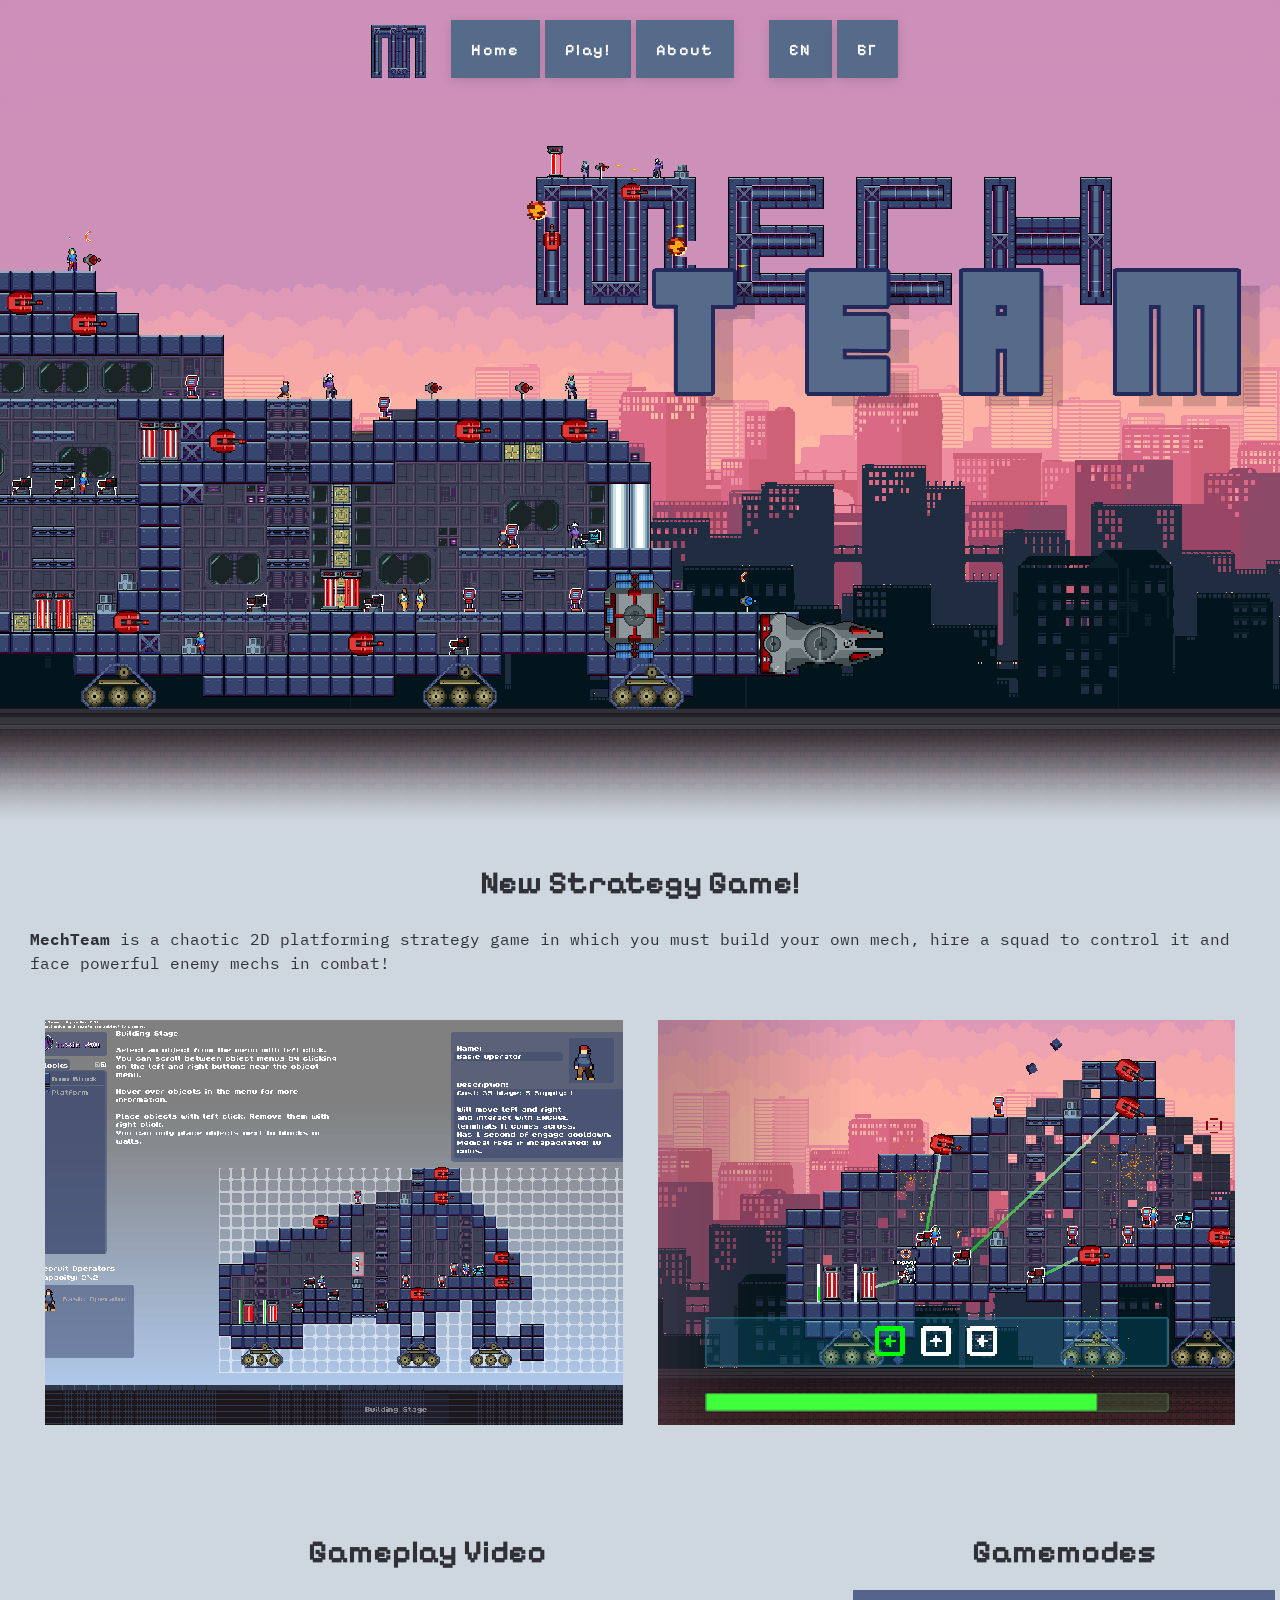
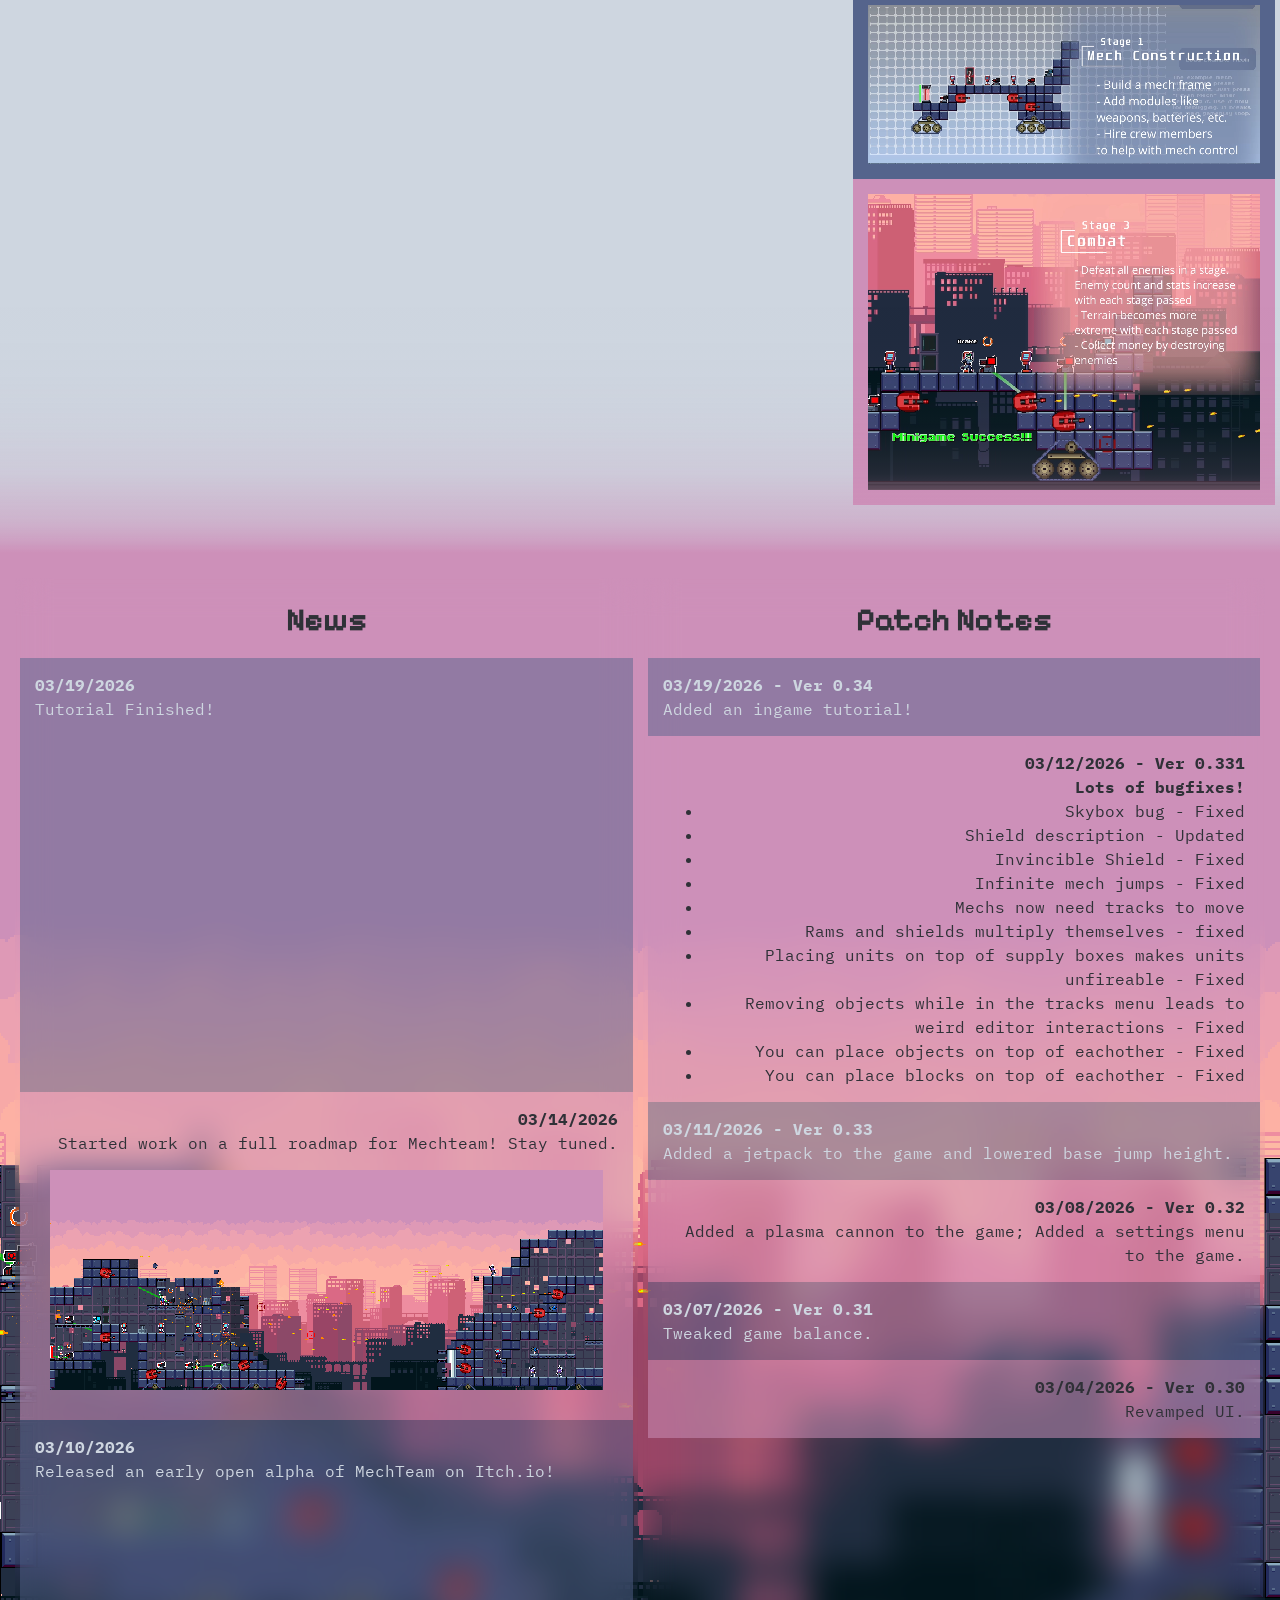
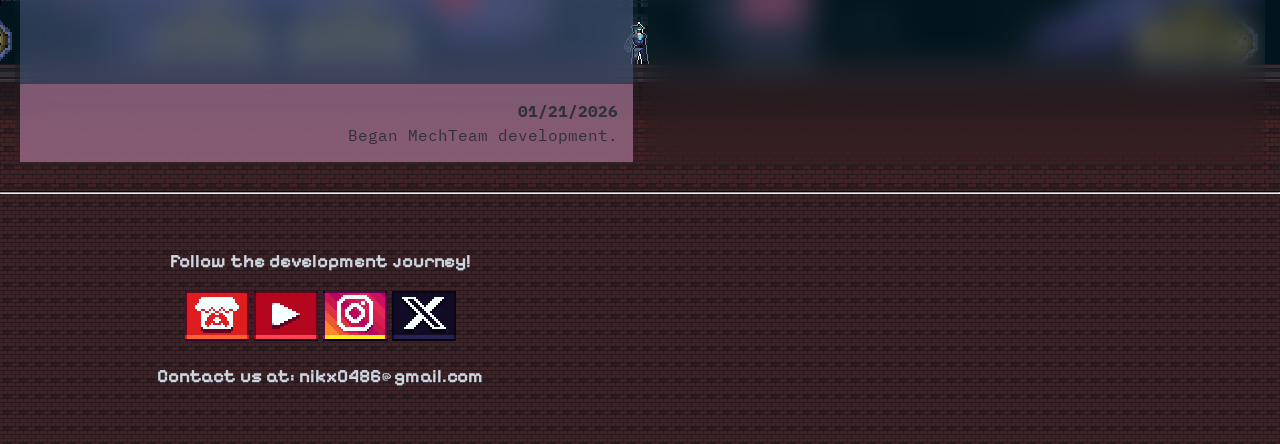
==== index.html @ c4c07c13 "Added an About page (EN+BG Locale)" ====
<!DOCTYPE html>
<html lang="en">

    <head>
        <meta charset="UTF-8">
        <meta name="viewport" content="width=device-width, initial-scale=1.0">
        <title>MechTeam</title>
        <link rel="icon" type="image/x-icon" href="/assets/media/img/logo.png">
        <link rel="stylesheet" href="assets/css/styles.css">
        <link rel="stylesheet" href="assets/css/reset.css">
        <link rel="stylesheet" href="assets/css/buttons.css">
        <link rel="preload" href="ByteBounce.woff2" as="font" type="font/woff2" crossorigin>
        <link rel="preload" href="04b19.woff2" as="font" type="font/woff2" crossorigin>
    </head>

    <body> 

        <header class="column-container centered-container absolute frost-backdrop">
            <img src="assets/media/img/logo.png" alt="Logo of MechTeam" width="64" height="64">
            <nav class="column-container">
                <a href="en/index.html"><button class="ui-btn"><span>Home</span></button></a>
                <a href="en/play.html"><button class="ui-btn"><span>Play!</span></button></a>
                <a href="en/about.html"><button class="ui-btn"><span>About</span></button></a>
            </nav>
            <nav class="column-container">
                <a href="en/index.html"><button class="ui-btn"><span>EN</span></button></a>
                <a href="bg/index.html"><button class="ui-btn"><span>БГ</span></button></a>
            </nav>
        </header>

        <main>

            <!-- The header below should be stylized and overlayed on top of the gameplay image -->
            <div class="banner centered-container">
                <img src="assets/media/img/splash-grad2.png" alt="Picture of MechTeam">
            </div>

            <section>

                <h2>New Strategy Game!</h2>
                <article>
                    <p>
                        <b>MechTeam</b> is a chaotic 2D platforming strategy game in which you must build your own mech, hire a squad to control it and face powerful enemy mechs in combat!
                    </p>
                </article>
                <!-- This section might make for a good js gallery later on. -->
                <div class="vertical-split-container">
                    <div class="left-side image-container">
                        <img class="showcase-element centered-container" src="assets/media/img/gameplay/build.png" alt="Gameplay image showing mech construction">
                    </div>
                    <div class="right-side image-container">
                        <img class="showcase-element centered-container" src="assets/media/img/gameplay/minigames.png" alt="Gameplay image showing mech combat">
                    </div>
                </div>

            </section>

            <div class="vertical-split-container flow-to-pink">

                <section class="left-side-large iframe-container">

                    <!-- Add gameplay video below; remove header -->
                    <h2>Gameplay Video</h2>
                    <iframe class="responsive-iframe" src="https://www.youtube.com/embed/sMDKtp9KYLs?si=8BusG1XSGotZor-k" title="YouTube video player" frameborder="0" allow="accelerometer; autoplay; clipboard-write; encrypted-media; gyroscope; picture-in-picture; web-share" referrerpolicy="strict-origin-when-cross-origin" allowfullscreen></iframe>

                </section>

                <section class="right-side-small">

                    <!-- Section needs a better name; Should be to the right of video -->
                    <h2>Gamemodes</h2>
                    <article class="alt-row-1">
                        <!-- Each feature description should be overlayed on top of the feature image -->
                        <div class="image-container">
                            <!--<div class="image-caption"><h3><strong>feature 1</strong></h3></div>-->
                            <img src="assets/media/img/MechConstruction.PNG" alt="Image of Mech Construction">
                        </div>
                    </article>
                    <article class="alt-row-2">
                        <div class="image-container">
                            <!--<div class="image-caption"><h3><strong>feature 2</strong></h3></div>-->
                            <img src="assets/media/img/Combat.png" alt="Image of Mech Combat">
                        </div>
                    </article>

                </section>

            </div>
            

            <!-- News and updates sections should be side to side -->
            <div class="column-container">

                    <img class="background-image" src="assets/media/img/example.png">

                    <section class="left-side frost-backdrop">

                        <h2>News</h2>
                        <article class="alt-row-1-t news-container">
                            <b>03/19/2026</b><br> Tutorial Finished!
                            <iframe class="responsive-iframe" src="https://www.youtube.com/embed/jV7Pz03ZH_Q?si=rpfAH9zcprZWlPLn" title="YouTube video player" frameborder="0" allow="accelerometer; autoplay; clipboard-write; encrypted-media; gyroscope; picture-in-picture; web-share" referrerpolicy="strict-origin-when-cross-origin" style="max-height: 350px;"allowfullscreen></iframe>
                        </article>
                        <article class="alt-row-2-t news-container">
                            <b>03/14/2026</b><br> Started work on a full roadmap for Mechteam! Stay tuned.
                            <img class="news-element" src="assets/media/img/example.png" alt="Image showing WIP roadmap for MechTeam">
                        </article>
                        <article class="alt-row-1-t news-container">
                            <b>03/10/2026</b><br> Released an early open alpha of MechTeam on Itch.io! 
                            <iframe class="news-element" frameborder="0" src="https://itch.io/embed/4292454?bg_color=CED6E0&amp;fg_color=232A3F&amp;link_color=566988&amp;border_color=4d5469"></iframe>
                        </article>
                        <article class="alt-row-2-t news-container">
                            <b>01/21/2026</b> <br> Began MechTeam development.
                        </article>

                    </section>
                    
                    <section class="right-side frost-backdrop">

                        <h2>Patch Notes</h2>
                        <article class="alt-row-1-t news-container">
                            <b>03/19/2026 - Ver 0.34</b>
                            <br>Added an ingame tutorial!
                        </article>
                        <article class="alt-row-2-t news-container">
                            <b>03/12/2026 - Ver 0.331</b>
                            <br><b>Lots of bugfixes!</b>
                            <br>
                            <ul>
                                <li>Skybox bug - Fixed</li>
                                <li>Shield description - Updated</li>
                                <li>Invincible Shield - Fixed</li>
                                <li>Infinite mech jumps - Fixed</li>
                                <li>Mechs now need tracks to move</li>
                                <li>Rams and shields multiply themselves - fixed</li>
                                <li>Placing units on top of supply boxes makes units unfireable - Fixed</li>
                                <li>Removing objects while in the tracks menu leads to weird editor interactions - Fixed</li>
                                <li>You can place objects on top of eachother - Fixed</li>
                                <li>You can place blocks on top of eachother - Fixed</li>
                            </ul>
                        </article>
                        <article class="alt-row-1-t news-container">
                            <b>03/11/2026 - Ver 0.33</b>
                            <br>Added a jetpack to the game and lowered base jump height.
                        </article>
                        <article class="alt-row-2-t news-container">
                            <b>03/08/2026 - Ver 0.32</b>
                            <br>Added a plasma cannon to the game; Added a settings menu to the game.
                        </article>
                        <article class="alt-row-1-t news-container">
                            <b>03/07/2026 - Ver 0.31</b>
                            <br>Tweaked game balance.
                        </article>
                        <article class="alt-row-2-t news-container">
                            <b>03/04/2026 - Ver 0.30</b>
                            <br>Revamped UI.
                        </article>
                    </section>
            </div>

        </main>

        <hr>

        <footer>
        
                <div class="vertical-center" id="left-footer">
                    
                    <h3>Follow the development journey!</h3>

                    <div class="column-container">

                        <a href="https://nikx04.itch.io/"><img class="icon" src="assets/media/img/icons/social/IconPressed17.png"></a>
                        <a href="https://www.youtube.com/@NikXF"><img class="icon" src="assets/media/img/icons/social/IconPressed1.png"></a>
                        <a href="https://www.instagram.com/nikx0486/"><img class="icon" src="assets/media/img/icons/social/IconPressed8.png"></a>
                        <a href="https://x.com/nikx0486"><img class="icon" src="assets/media/img/icons/social/IconPressed2.png"></a>
                    
                    </div>
                
                    <h3 style="padding-top: 25px;">Contact us at: nikx0486@gmail.com</h3>

                </div>

                <div id="right-footer">

                    <div class="column-container">
                        
                        <iframe src="https://www.youtube.com/embed/vbVwtT4sLDY" width="135" height="240" title="YouTube video player" frameborder="0" allow="accelerometer; autoplay; clipboard-write; encrypted-media; gyroscope; picture-in-picture; web-share" referrerpolicy="strict-origin-when-cross-origin" style="max-height: 350px;"allowfullscreen></iframe>
                        <iframe src="https://www.youtube.com/embed/Gza9dCTXx2k" width="135" height="240" title="YouTube video player" frameborder="0" allow="accelerometer; autoplay; clipboard-write; encrypted-media; gyroscope; picture-in-picture; web-share" referrerpolicy="strict-origin-when-cross-origin" style="max-height: 350px;"allowfullscreen></iframe>
                        <iframe src="https://www.youtube.com/embed/YSfSYRei2I0" width="135" height="240" title="YouTube video player" frameborder="0" allow="accelerometer; autoplay; clipboard-write; encrypted-media; gyroscope; picture-in-picture; web-share" referrerpolicy="strict-origin-when-cross-origin" style="max-height: 350px;"allowfullscreen></iframe>

                    </div>
                    
                </div>
        
        </footer>

    </body>

</html>
---- assets/css/styles.css ----
@import url('https://fonts.googleapis.com/css2?family=IBM+Plex+Mono:ital,wght@0,100;0,200;0,300;0,400;0,500;0,600;0,700;1,100;1,200;1,300;1,400;1,500;1,600;1,700&display=swap');
@import url('https://fonts.googleapis.com/css2?family=Pixelify+Sans:wght@400..700&display=swap');

* {
    margin: 0px;
}

.absolute {
    position: fixed !important;
    top: 0px;
    background-color: rgba(188, 132, 169, 0);
    z-index: 5;
}

.frost-backdrop {
    backdrop-filter: blur(16px);
}

.flow-to-pink::after {
    content: "";
    position: absolute;
    inset: 0;
    background: linear-gradient(
        to bottom,
        rgba(255,255,255,0) 0%, 95%,   /* transparent at top */
        #CD90B9 100%               /* pink at bottom */
    );
    pointer-events: none; /* allow clicks through */
}

.semi-transparent {
    opacity: 0.5
}

.ground-backdrop {
    background-image: url("../../assets/media/img/bgtiles/groundtile.png");
    background-repeat: repeat;
}

.ground-backdrop h2 {
    color: #ced6e0;
}

html, body {
    max-width: 100%;
    overflow-x: hidden;
}

header {
    padding-top: 20px;
    padding-bottom: 20px;
}

footer {
    position: relative;
    display: flex;
    width: 100%;

    background-image: url("../../assets/media/img/bgtiles/groundtile.png");
    background-repeat: repeat;
    color: #ced6e0;
}

.left {
    float: left
}

.right {
    float: right
}

.banner {
    margin-top: 100px;
}

.banner ~ * {
    padding: 25px;
}

body {
    background-color: #CD90B9;
    color: #2F3137;
    font-family: IBM Plex Mono;
}

header ~ * {
    background-color: #ced6e0;
}

h2 {
    font-size: xx-large;
}

h1, h2 {
    padding: 20px;
    font-family: Pixelify Sans;
    text-align: center;
}

h3, h4 {
    padding: 5px;
    font-family: Pixelify Sans;
    text-align: center;
}

p {
    padding: 5px;
    padding-bottom: 25px;
}

.vertical-split-container {
    position: relative;
    display: flex;
    width: 100%;
    padding: 5px;
    padding-bottom: 45px;
    align-items: stretch;
    gap: 5px;
}

.feed {
    position: relative;
    flex: 1;
    padding-left: 10vw;
    padding-right: 10vw;
}

.left-side,
.right-side {
    position: relative;
    flex: 1;
    padding: 5px;
}

.left-side-large {
    position: relative;
    flex: 2;
}

.right-side-small {
    position: relative;
    flex: 1;
}

.image-container {
    position: relative;
    padding: 15px;
    text-align: center;
    z-index: 0;
}

.showcase-element {
    position: relative;
    height: 45vh;
    object-fit: cover;
}

.image-caption {
    position: absolute;
    bottom: 8px;
    left: 25%;
    color: gray;
    z-index: 1;
}

.background-image {
    position: absolute;
    inset: 0;
    width: 100%;
    height: 100%;
    object-fit: cover;
    z-index: 0;
}

.centered-container {
    position: relative;
    width: 100%;
}

.column-container {
    position: relative;
    display: flex;
    flex-direction: row;
    justify-content: center;
    text-align: center;
    align-items: stretch;
    padding-left: 15px;
    padding-right: 15px;
    gap: 5px;
}

.responsive-iframe {
    position: relative;
    width: 100%;
    height: 40vw;
}

.alt-row-1 {
    position: relative;
    background-color: #55648C;
    color: #CED6E0;
    text-align: left;
}

.alt-row-2 {
    position: relative;
    background-color: #CD90B9;
    text-align: right;
}

.alt-row-1-t {
    position: relative;
    background-color: #55648c7c;
    color: #CED6E0;
    text-align: left;
}

.alt-row-2-t {
    position: relative;
    background-color: #cd90b988;
    text-align: right;
}

.news-container {
    position: relative;
    padding: 15px;
}

.news-element {
    position: relative;
    width: 100%;
    padding: 15px;
    height: auto;
    max-height: 250px;
    object-fit: cover;
}

/* All images and screenshots are pixelated, remove AA. */
img {
    image-rendering: pixelated;
    image-rendering: crisp-edges;
}

.icon {
    image-rendering: pixelated;
    image-rendering: crisp-edges;
    width: 64px;
    height: 64px;
}

#left-footer {
    display: flex;
    flex-direction: column;
    justify-content: center;  
    position: relative;
    flex: 1;
    padding: 5px;
}

#right-footer {
    position: relative;
    flex: 1;
    padding: 5px;
}
---- assets/css/buttons.css ----
/* From Uiverse.io by faxriddin20 */ 
.ui-btn {
  --btn-default-bg: #566a89;
  --btn-padding: 15px 20px;
  --btn-hover-bg: #2e2e35;
  --btn-transition: 0.3s;
  --btn-letter-spacing: 0.1rem;
  --btn-animation-duration: 1.2s;
  --btn-shadow-color: rgba(0, 0, 0, 0.137);
  --btn-shadow: 0 2px 10px 0 var(--btn-shadow-color);
  --hover-btn-color: #cd90b9;
  --default-btn-color: #fff;
  --font-size: 16px;
  /* 👆 this field should not be empty */
  --font-weight: 600;
  --font-family: Pixelify Sans;
  /* 👆 this field should not be empty */
}

/* button settings 👆 */

.ui-btn {
  box-sizing: border-box;
  height: 58px;
  padding: var(--btn-padding);
  display: flex;
  align-items: center;
  justify-content: center;
  color: var(--default-btn-color);
  font: var(--font-weight) var(--font-size) var(--font-family);
  background: var(--btn-default-bg);
  border: none;
  cursor: pointer;
  transition: var(--btn-transition);
  overflow: hidden;
  box-shadow: var(--btn-shadow);
  text-wrap: nowrap;
}

.ui-btn span {
  letter-spacing: var(--btn-letter-spacing);
  transition: var(--btn-transition);
  box-sizing: border-box;
  position: relative;
  background: inherit;
}

.ui-btn span::before {
  box-sizing: border-box;
  position: absolute;
  content: "";
  background: inherit;
}

.ui-btn:hover,
.ui-btn:focus {
  background: var(--btn-hover-bg);
}

.ui-btn:hover span,
.ui-btn:focus span {
  color: var(--hover-btn-color);
}

.ui-btn:hover span::before,
.ui-btn:focus span::before {
  animation: chitchat linear both var(--btn-animation-duration);
}

@keyframes chitchat {
  0% {
    content: "#";
  }

  5% {
    content: ".";
  }

  10% {
    content: "^{";
  }

  15% {
    content: "-!";
  }

  20% {
    content: "#$_";
  }

  25% {
    content: "№:0";
  }

  30% {
    content: "#{+.";}35%{content: "@}-?";
  }

  40% {
    content: "?{4@%";
  }

  45% {
    content: "=.,^!";
  }

  50% {
    content: "?2@%";
  }

  55% {
    content: "\;1}]";
  }

  60% {
    content: "?{%:%";
    right: 0;
  }

  65% {
    content: "|{f[4";
    right: 0;
  }

  70% {
    content: "{4%0%";
    right: 0;
  }

  75% {
    content: "'1_0<";
    right: 0;
  }

  80% {
    content: "{0%";
    right: 0;
  }

  85% {
    content: "]>'";
    right: 0;
  }

  90% {
    content: "4";
    right: 0;
  }

  95% {
    content: "2";
    right: 0;
  }

  100% {
    content: "";
    right: 0;
  }
}
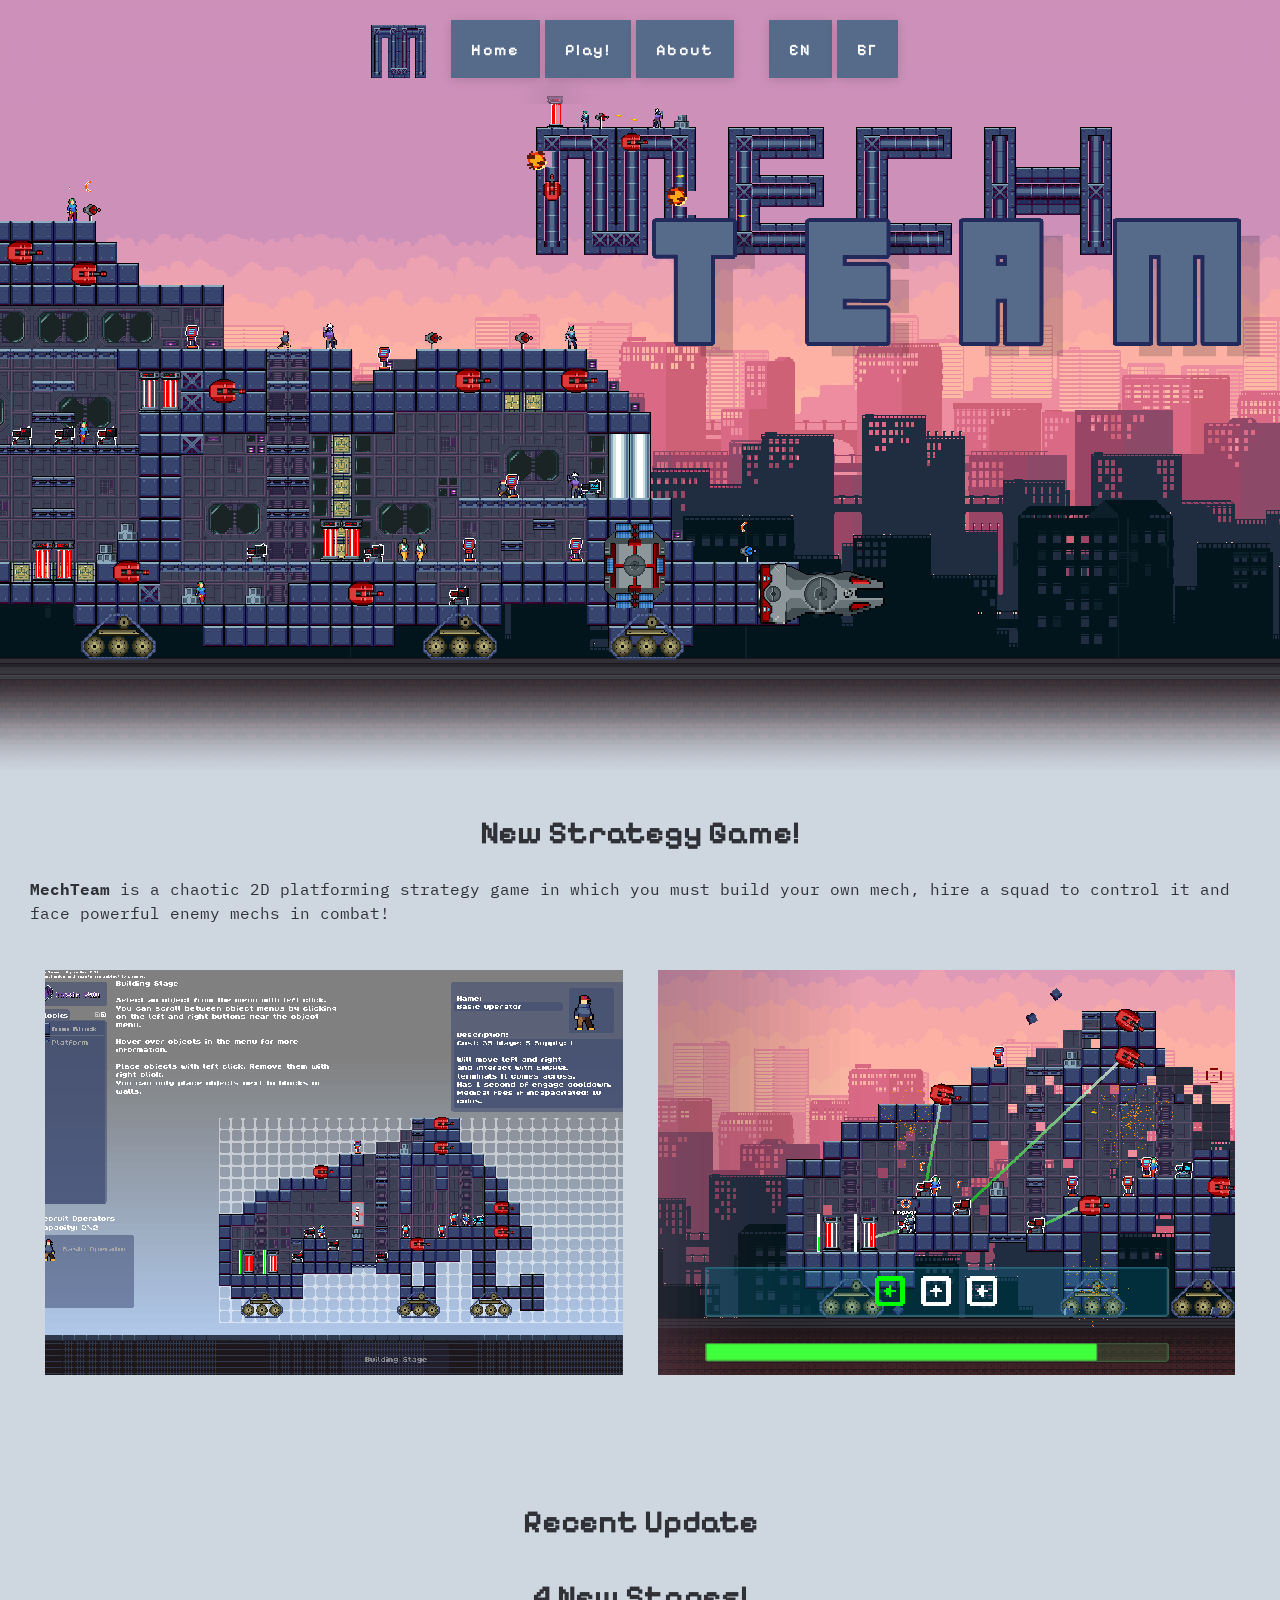
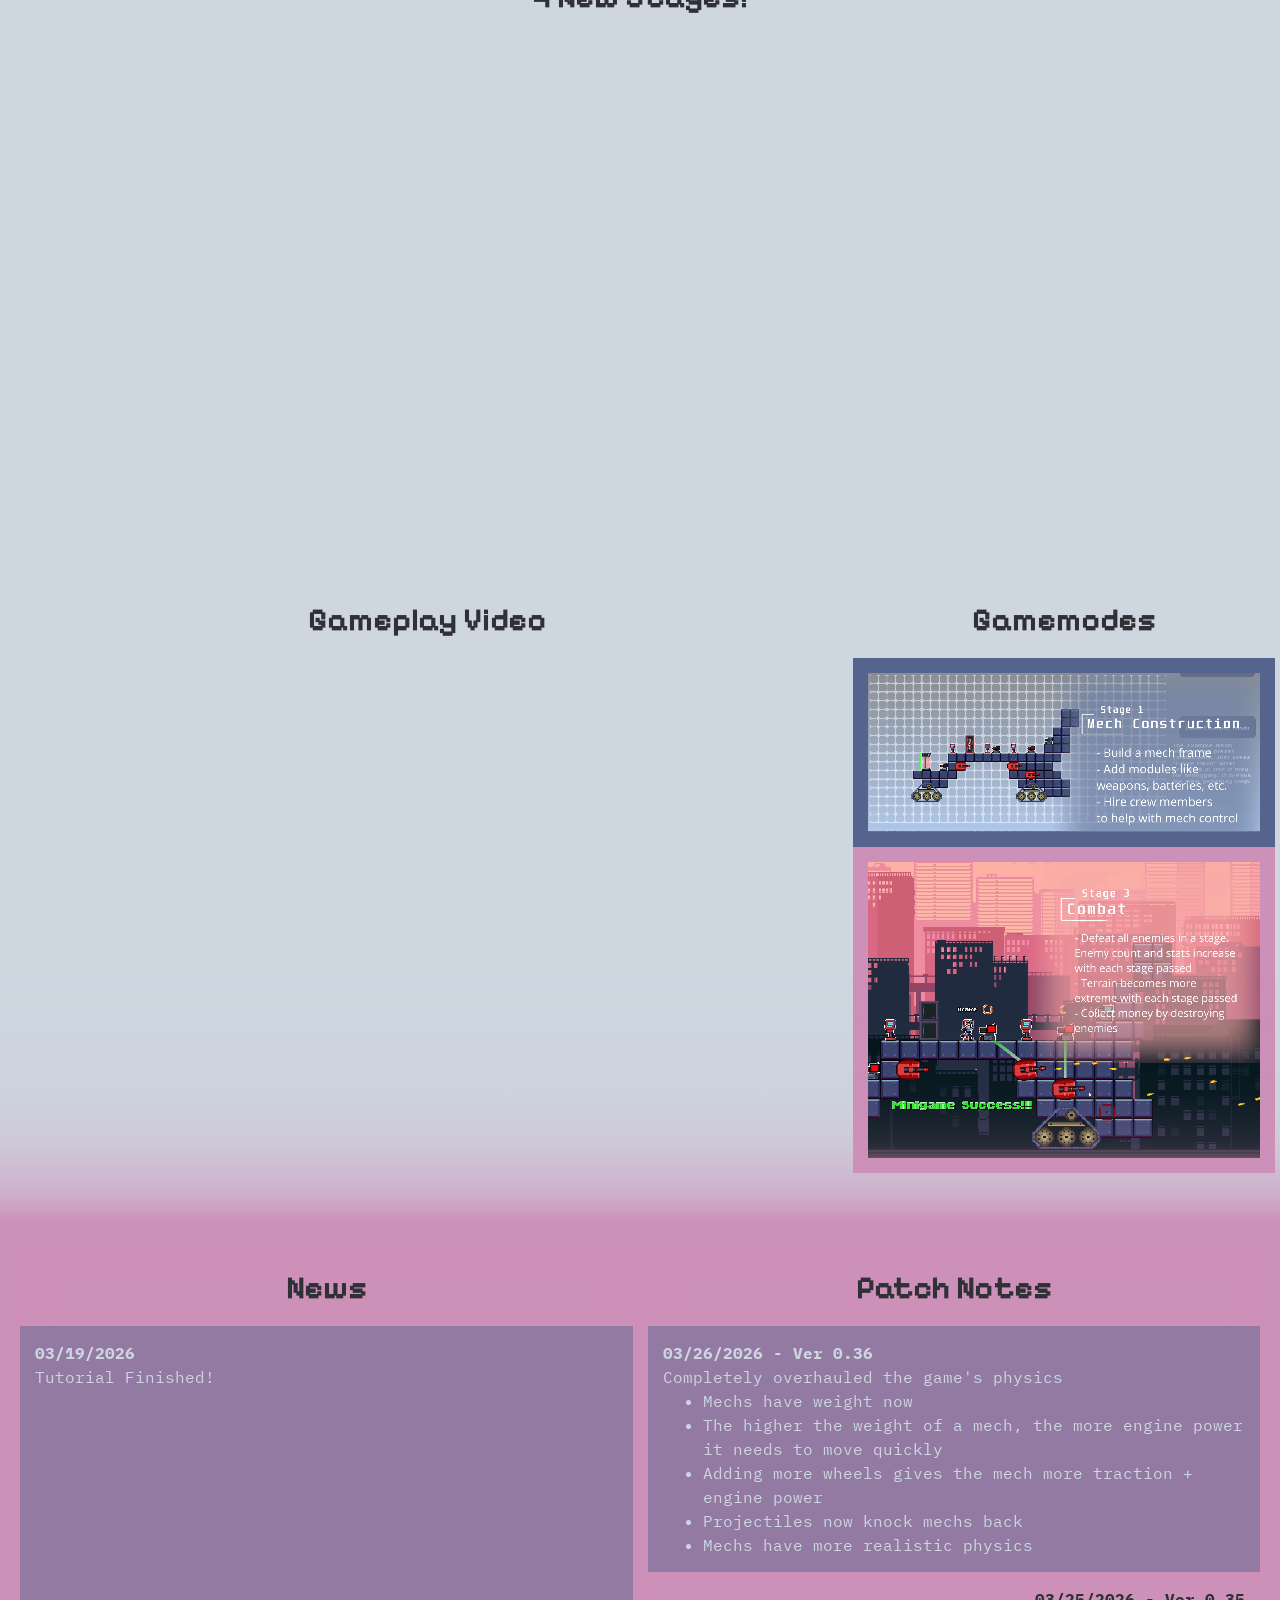
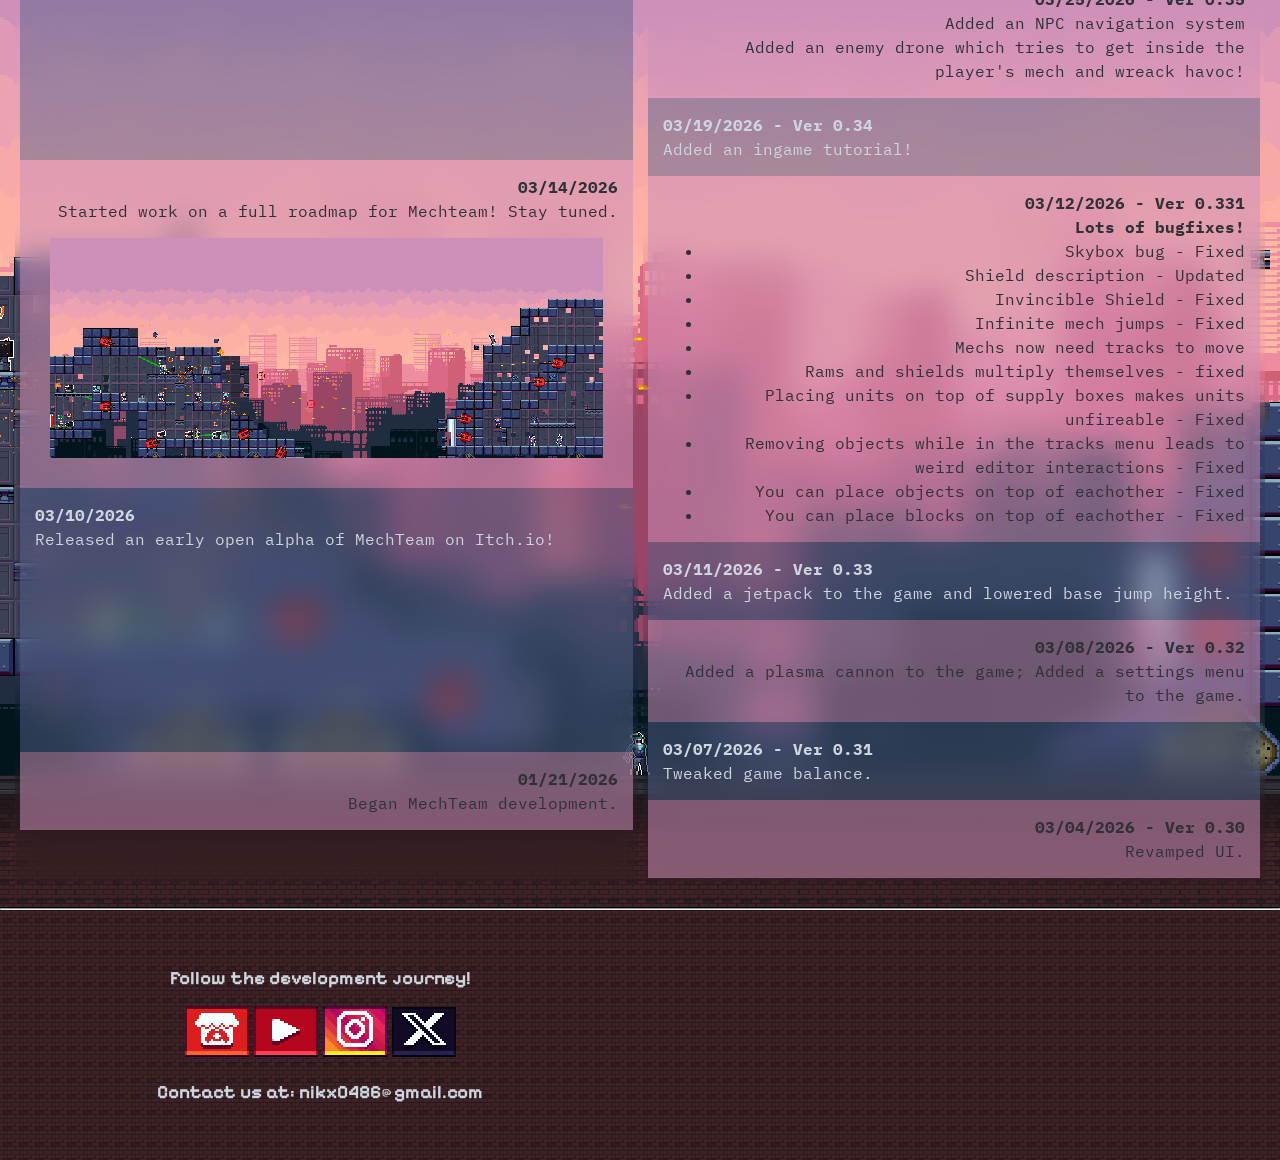
==== commit 80350eac: "Added mobile website compatability; Updated news/updates sections; Added new features section to mai" ====
--- a/index.html
+++ b/index.html
@@ -9,6 +9,7 @@
         <link rel="stylesheet" href="assets/css/styles.css">
         <link rel="stylesheet" href="assets/css/reset.css">
         <link rel="stylesheet" href="assets/css/buttons.css">
+        <link rel="stylesheet" href="assets/css/mobile.css">
         <link rel="preload" href="ByteBounce.woff2" as="font" type="font/woff2" crossorigin>
         <link rel="preload" href="04b19.woff2" as="font" type="font/woff2" crossorigin>
     </head>
@@ -53,6 +54,12 @@
                     </div>
                 </div>
 
+            </section>
+
+            <section>
+                <h2> Recent Update </h2>
+                <h2> 4 New Stages!</h2>
+                <video class="responsive-iframe background-image" src="assets/media/video/stage_showcase.mp4" autoplay loop muted></video>
             </section>
 
             <div class="vertical-split-container flow-to-pink">
@@ -86,7 +93,6 @@
                 </section>
 
             </div>
-            
 
             <!-- News and updates sections should be side to side -->
             <div class="column-container">
@@ -117,6 +123,22 @@
                     <section class="right-side frost-backdrop">
 
                         <h2>Patch Notes</h2>
+                        <article class="alt-row-1-t news-container">
+                        <b>03/26/2026 - Ver 0.36</b>
+                        <br>Completely overhauled the game's physics
+                            <ul>
+                                <li>Mechs have weight now</li>
+                                <li>The higher the weight of a mech, the more engine power it needs to move quickly</li>
+                                <li>Adding more wheels gives the mech more traction + engine power</li>
+                                <li>Projectiles now knock mechs back</li>
+                                <li>Mechs have more realistic physics</li>
+                            </ul>
+                        </article>
+                        <article class="alt-row-2-t news-container">
+                        <b>03/25/2026 - Ver 0.35</b>
+                        <br>Added an NPC navigation system
+                        <br>Added an enemy drone which tries to get inside the player's mech and wreack havoc!
+                        </article>                        
                         <article class="alt-row-1-t news-container">
                             <b>03/19/2026 - Ver 0.34</b>
                             <br>Added an ingame tutorial!
--- a/assets/css/styles.css
+++ b/assets/css/styles.css
@@ -70,7 +70,7 @@
 }
 
 .banner {
-    margin-top: 100px;
+    margin-top: 50px;
 }
 
 .banner ~ * {
@@ -189,6 +189,11 @@
     gap: 5px;
 }
 
+.single-column {
+    width: 65%;
+    margin: auto;
+}
+
 .responsive-iframe {
     position: relative;
     width: 100%;
--- a/assets/css/mobile.css
+++ b/assets/css/mobile.css
@@ -0,0 +1,35 @@
+.mobile-hide {
+    display: inherit;
+}
+.mobile-block {
+    display: flex;
+}
+
+@media (max-width: 768px) {
+    .mobile-hide {
+        display: none;
+    }
+    .mobile-block {
+        display: block;
+    }
+
+    .single-column {
+        width: 90%;
+        margin: 0 auto;
+    }
+    .banner {
+        margin-top: 100px;
+    }
+    .vertical-split-container {
+        position: relative;
+        display: block;
+        width: 100%;
+        padding: 5px;
+        padding-bottom: 45px;
+        align-items: stretch;
+        gap: 5px;
+    }
+
+
+
+}
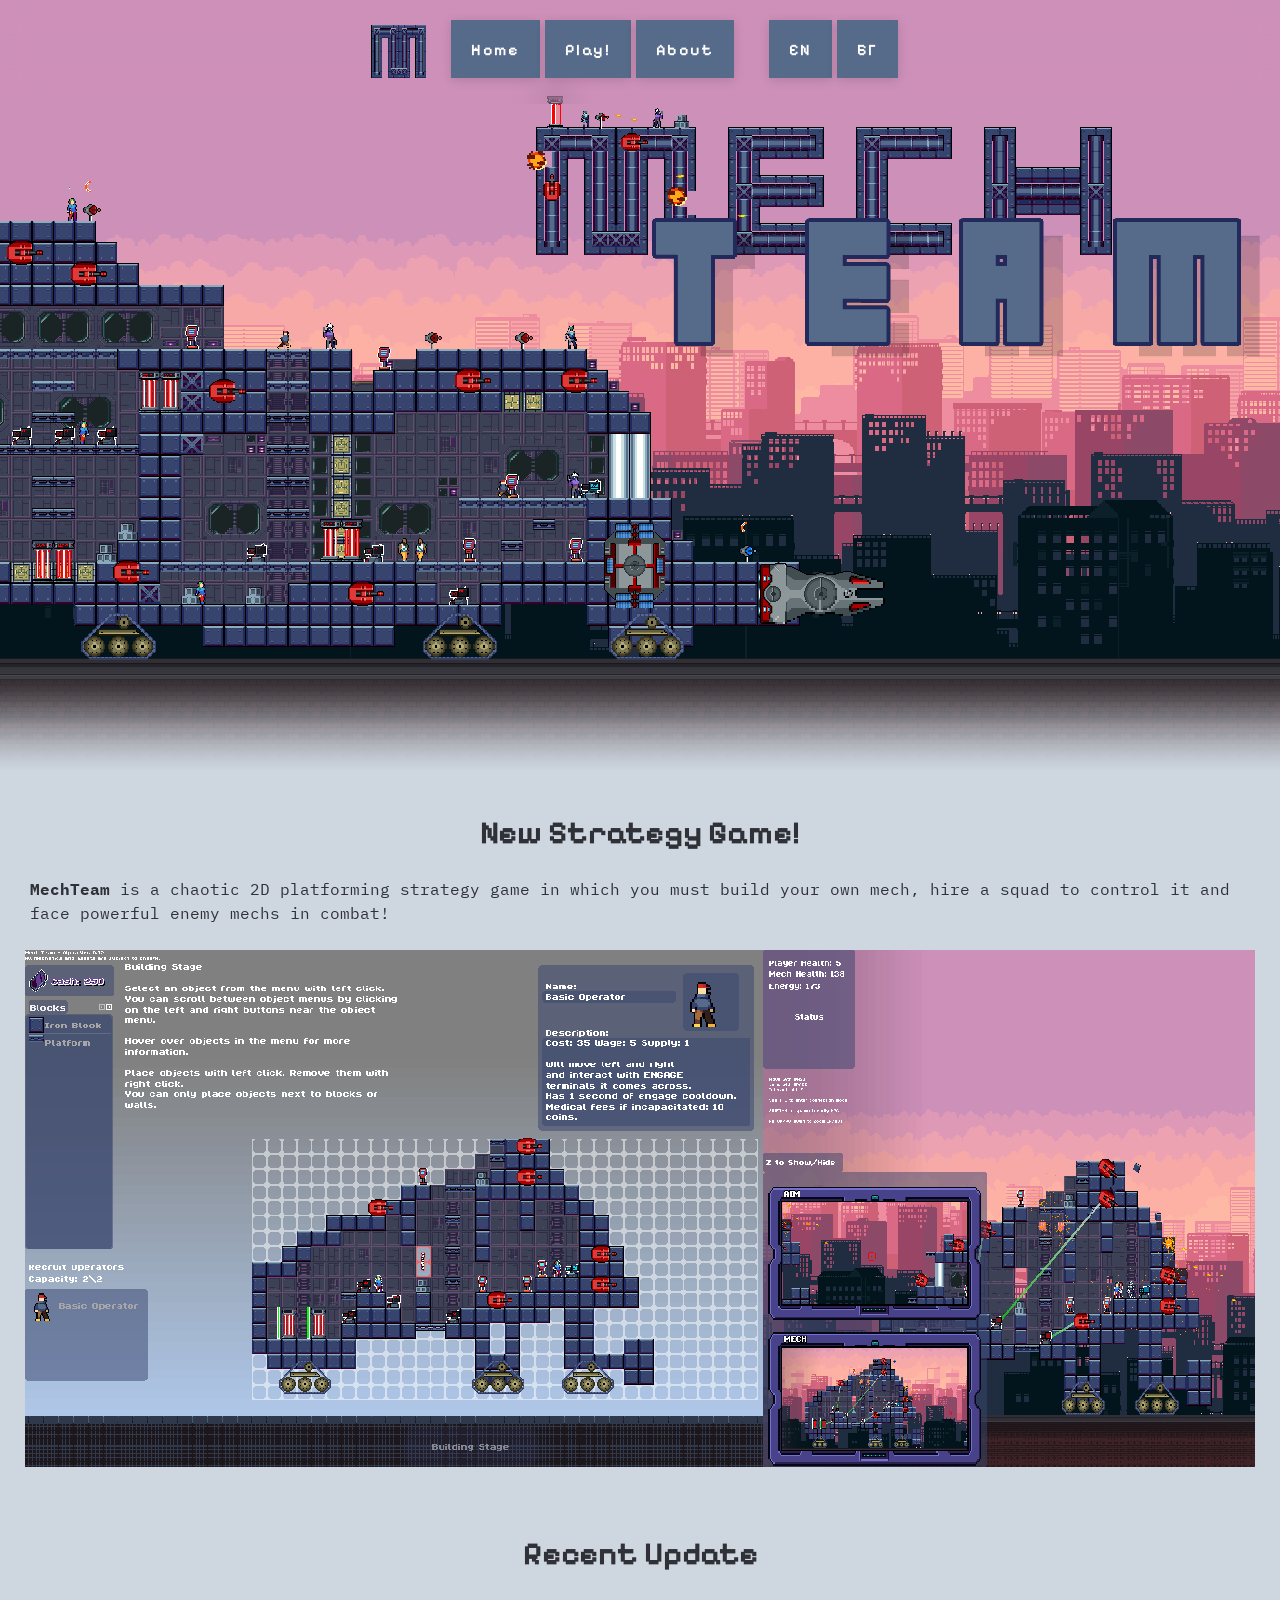
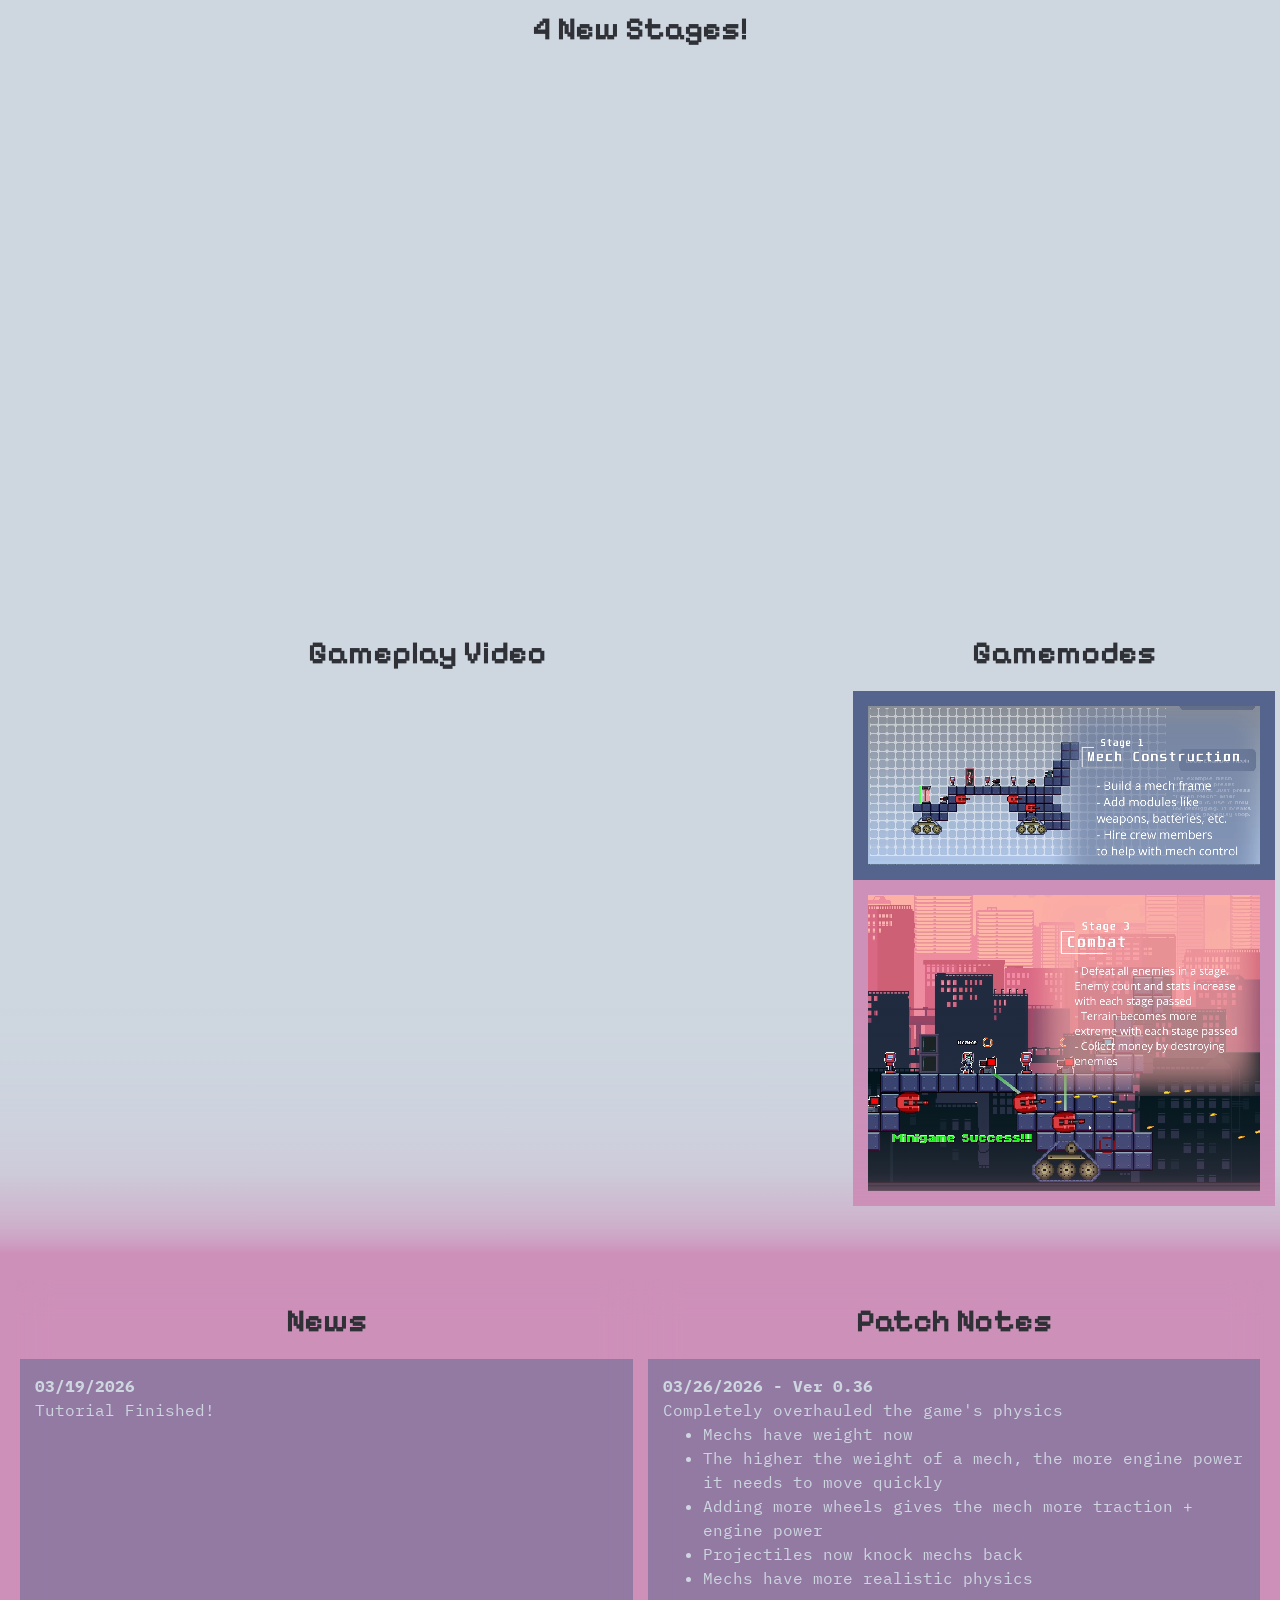
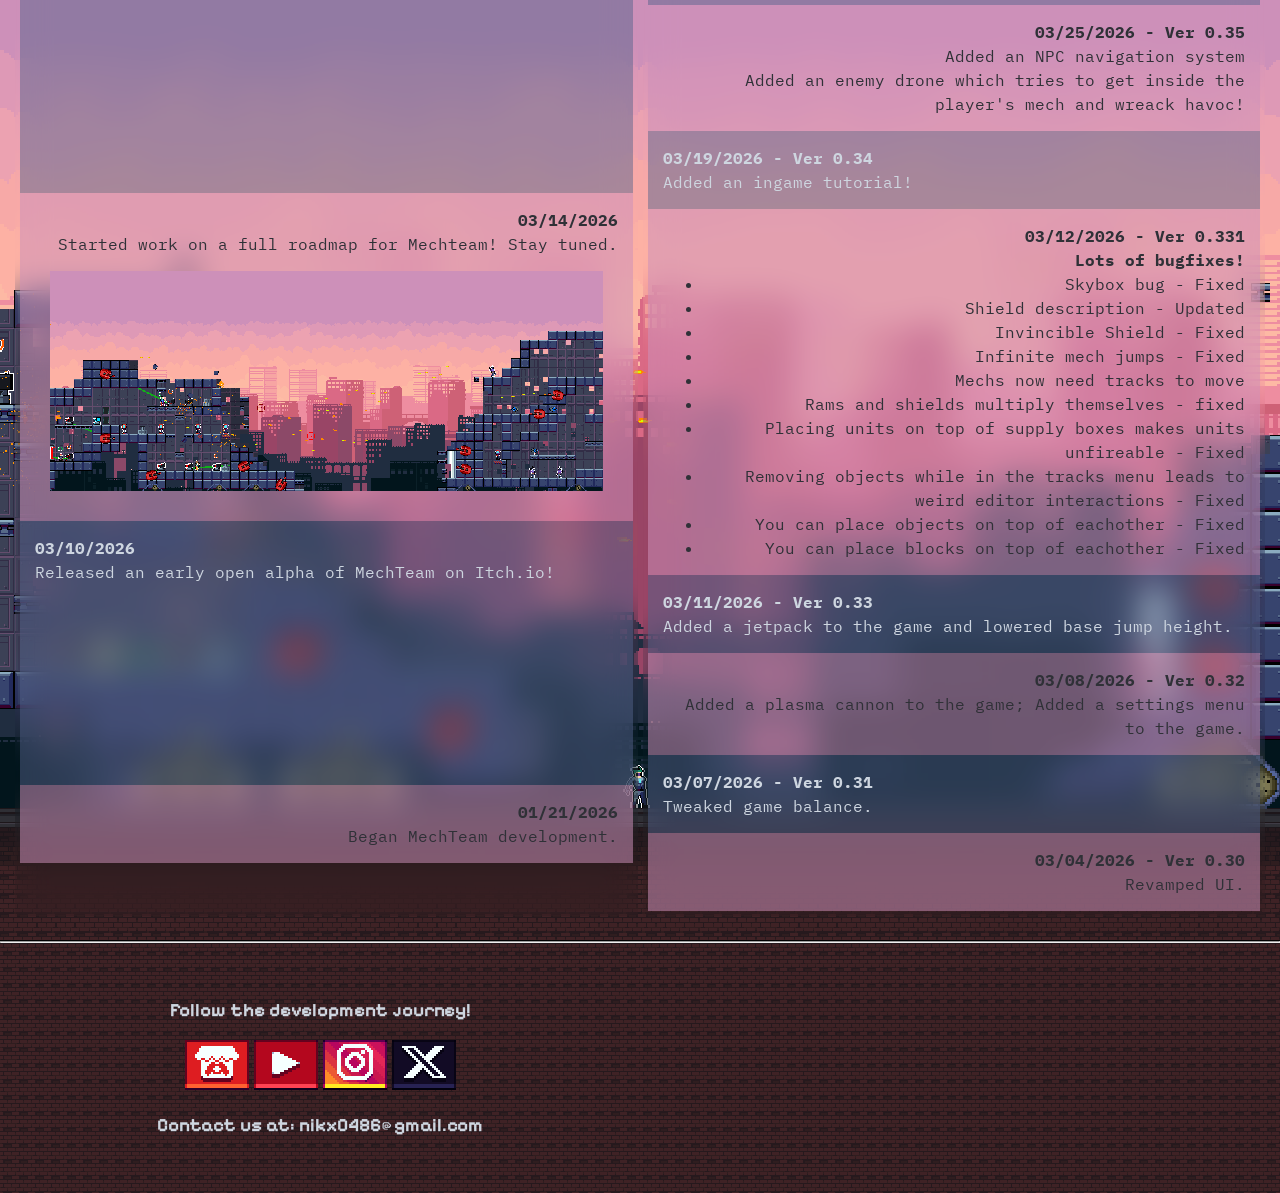
==== commit 01315c76: "Added a CSS gallery carousel to index page" ====
--- a/index.html
+++ b/index.html
@@ -5,11 +5,12 @@
         <meta charset="UTF-8">
         <meta name="viewport" content="width=device-width, initial-scale=1.0">
         <title>MechTeam</title>
-        <link rel="icon" type="image/x-icon" href="/assets/media/img/logo.png">
+        <link rel="icon" type="image/x-icon" href="assets/media/img/logo.png">
         <link rel="stylesheet" href="assets/css/styles.css">
         <link rel="stylesheet" href="assets/css/reset.css">
         <link rel="stylesheet" href="assets/css/buttons.css">
         <link rel="stylesheet" href="assets/css/mobile.css">
+        <link rel="stylesheet" href="assets/css/carousel.css">
         <link rel="preload" href="ByteBounce.woff2" as="font" type="font/woff2" crossorigin>
         <link rel="preload" href="04b19.woff2" as="font" type="font/woff2" crossorigin>
     </head>
@@ -44,13 +45,20 @@
                         <b>MechTeam</b> is a chaotic 2D platforming strategy game in which you must build your own mech, hire a squad to control it and face powerful enemy mechs in combat!
                     </p>
                 </article>
-                <!-- This section might make for a good js gallery later on. -->
-                <div class="vertical-split-container">
-                    <div class="left-side image-container">
-                        <img class="showcase-element centered-container" src="assets/media/img/gameplay/build.png" alt="Gameplay image showing mech construction">
-                    </div>
-                    <div class="right-side image-container">
-                        <img class="showcase-element centered-container" src="assets/media/img/gameplay/minigames.png" alt="Gameplay image showing mech combat">
+                
+                <div class="carousel">
+                    <div class="track">
+                        <!-- Original set -->
+                        <img src="assets/media/img/gameplay/build.png" alt="Gameplay image showing mech construction">
+                        <img src="assets/media/img/gameplay/fight.png" alt="Gameplay image showing mech combat">
+                        <img src="assets/media/img/gameplay/minigames.png" alt="Gameplay image showing minigames">
+                        <img src="assets/media/img/gameplay/rush.png" alt="Gameplay image showing the player abandoning mech to rush an enemy">
+
+                        <!-- Duplicate set for seamless loop -->
+                        <img src="assets/media/img/gameplay/build.png" alt="Gameplay image showing mech construction">
+                        <img src="assets/media/img/gameplay/fight.png" alt="Gameplay image showing mech combat">
+                        <img src="assets/media/img/gameplay/minigames.png" alt="Gameplay image showing minigames">
+                        <img src="assets/media/img/gameplay/rush.png" alt="Gameplay image showing the player abandoning mech to rush an enemy">
                     </div>
                 </div>
 
--- a/assets/css/carousel.css
+++ b/assets/css/carousel.css
@@ -0,0 +1,25 @@
+.carousel {
+    overflow: hidden;
+    width: 100%;
+}
+
+.track {
+    display: flex;
+    width: calc(240%);
+    animation: scroll 30s linear infinite;
+}
+
+.track img {
+    width: 25%; /* 4 images → each takes 25% */
+    flex-shrink: 0;
+}
+
+/* Animation */
+@keyframes scroll {
+    0% {
+        transform: translateX(0);
+    }
+    100% {
+        transform: translateX(-100%);
+    }
+}
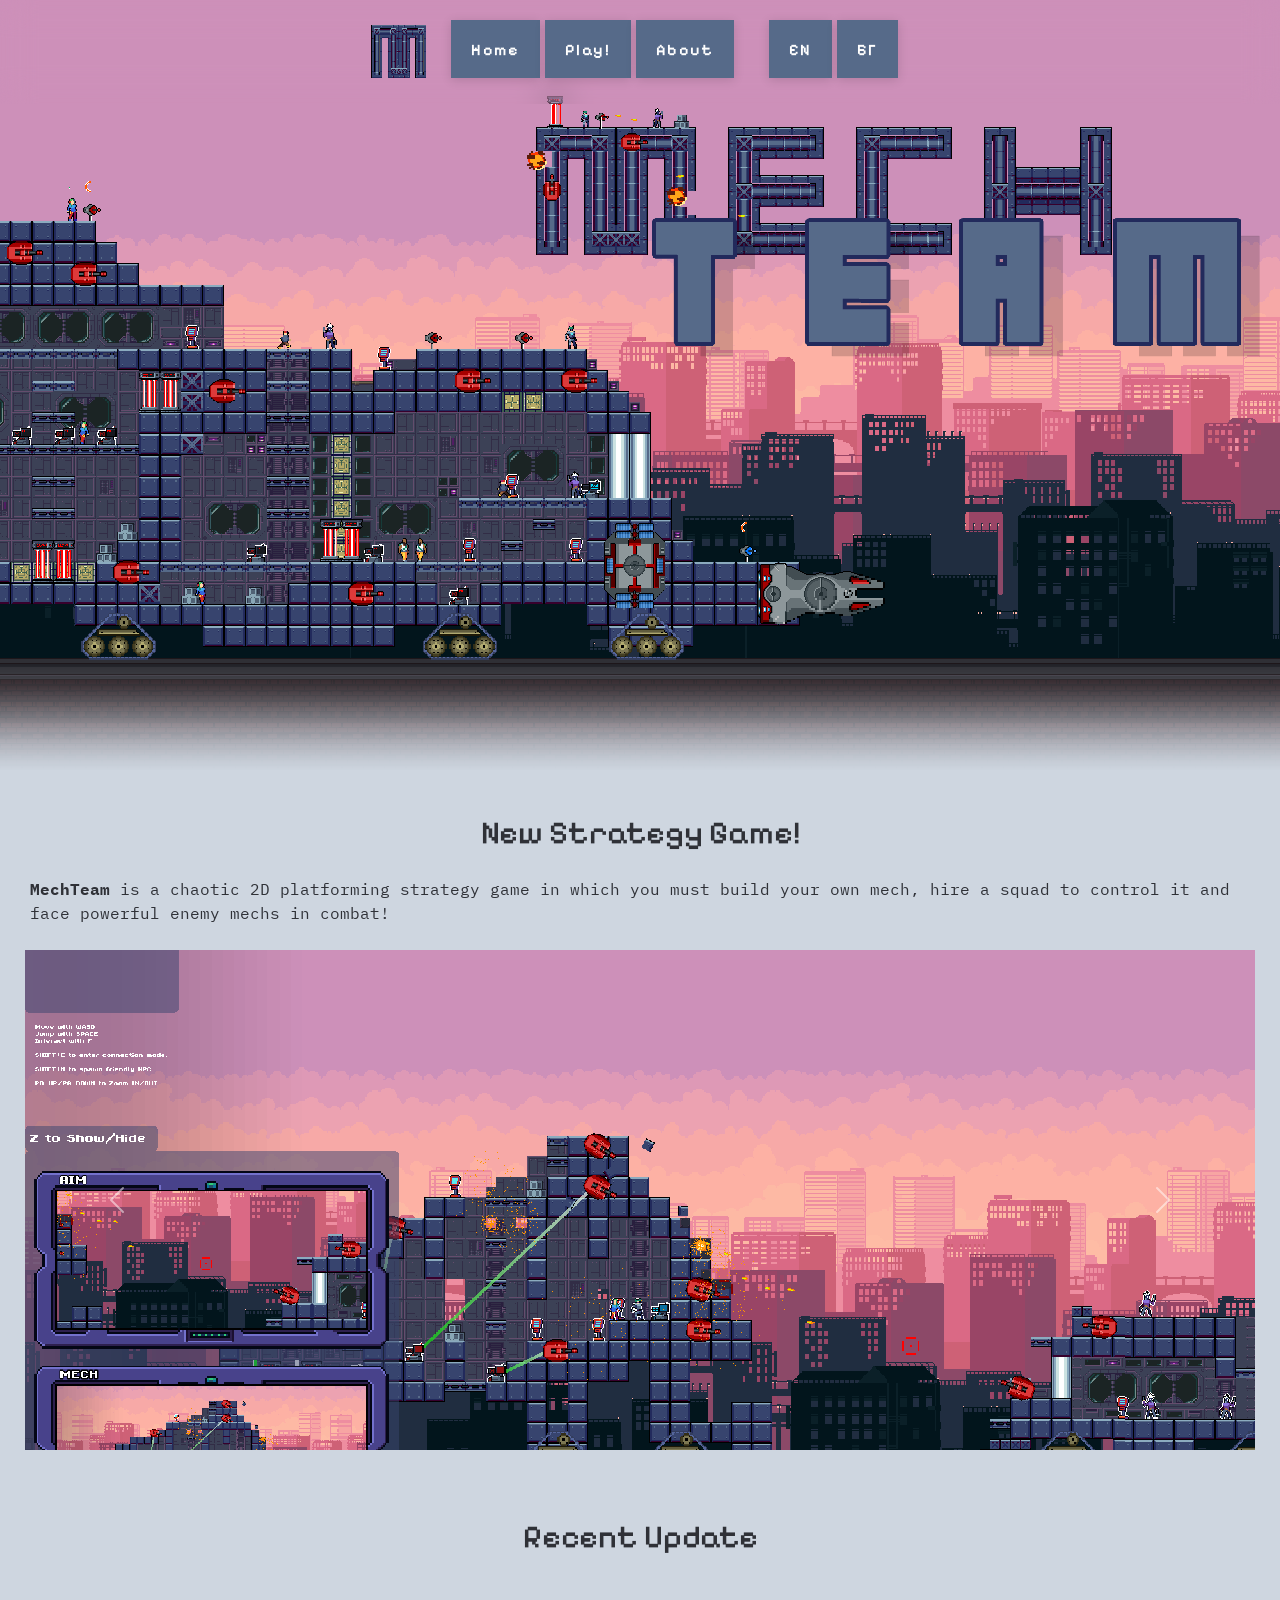
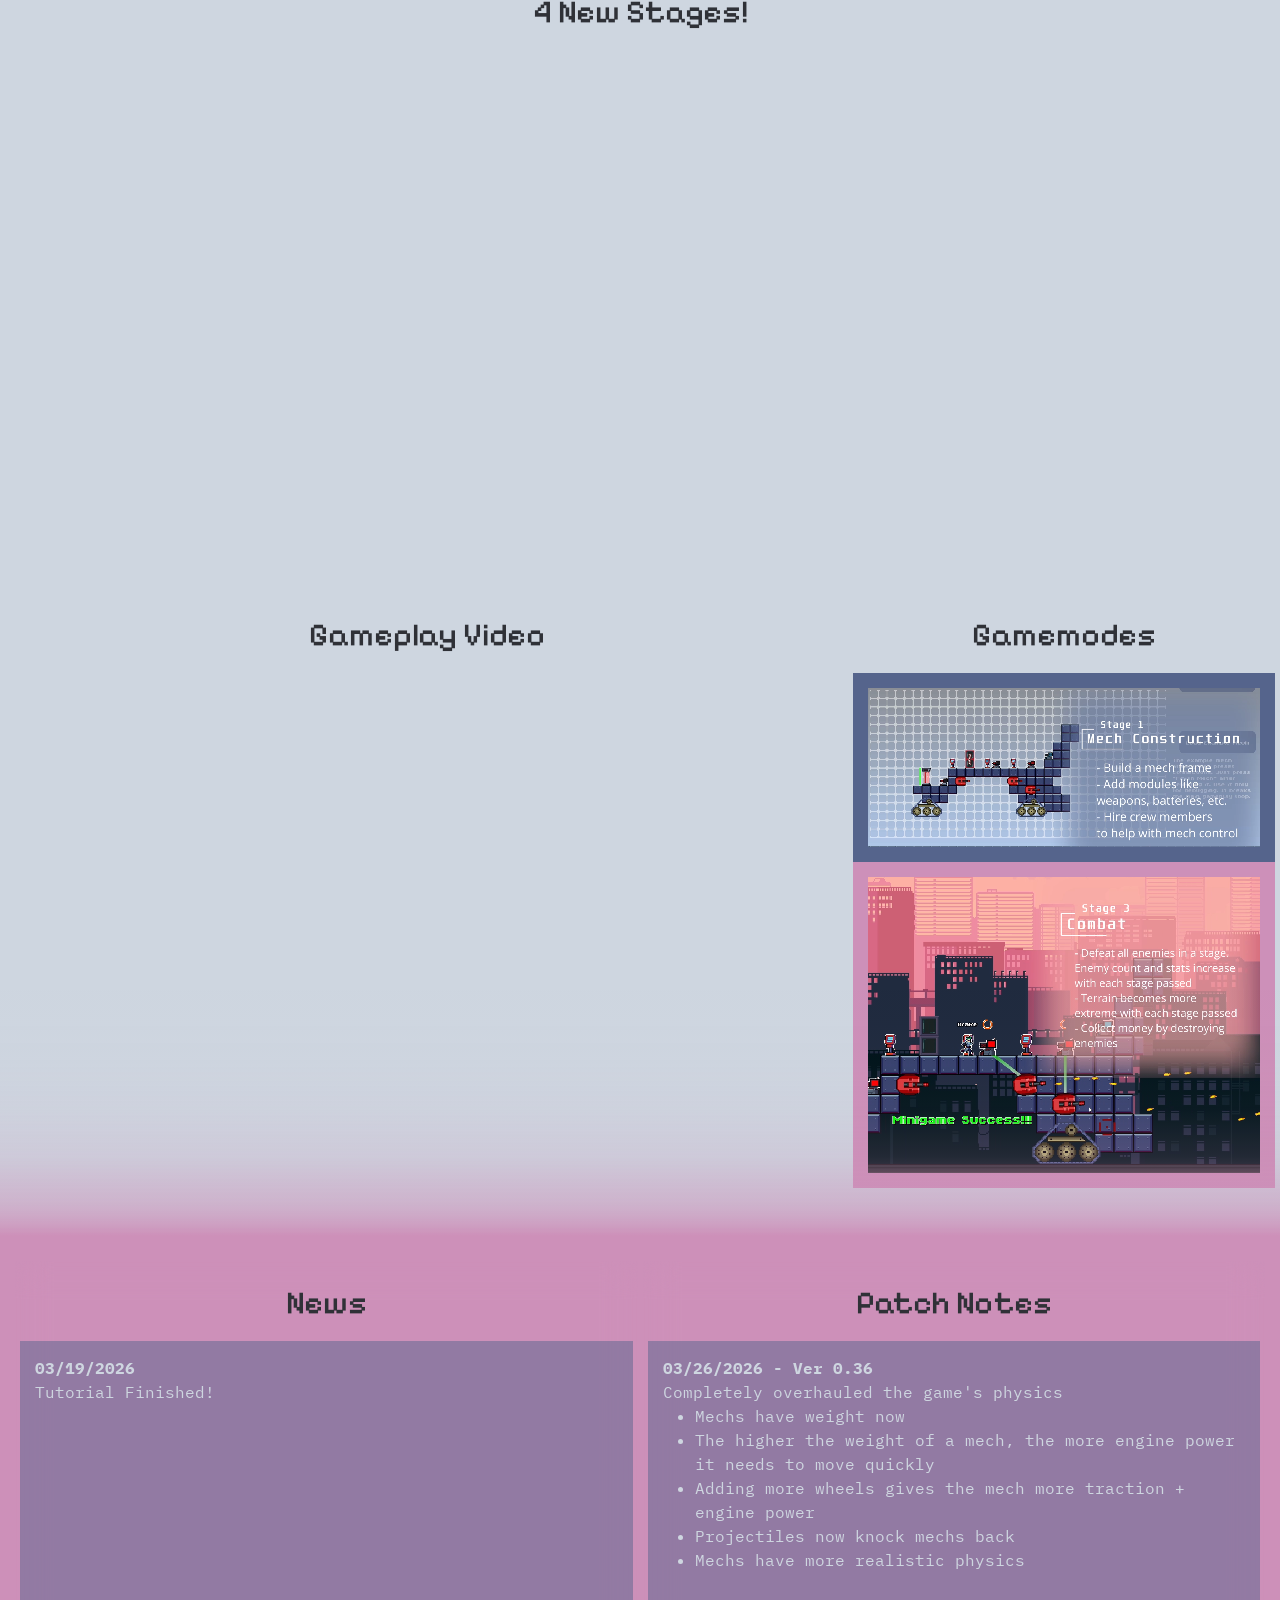
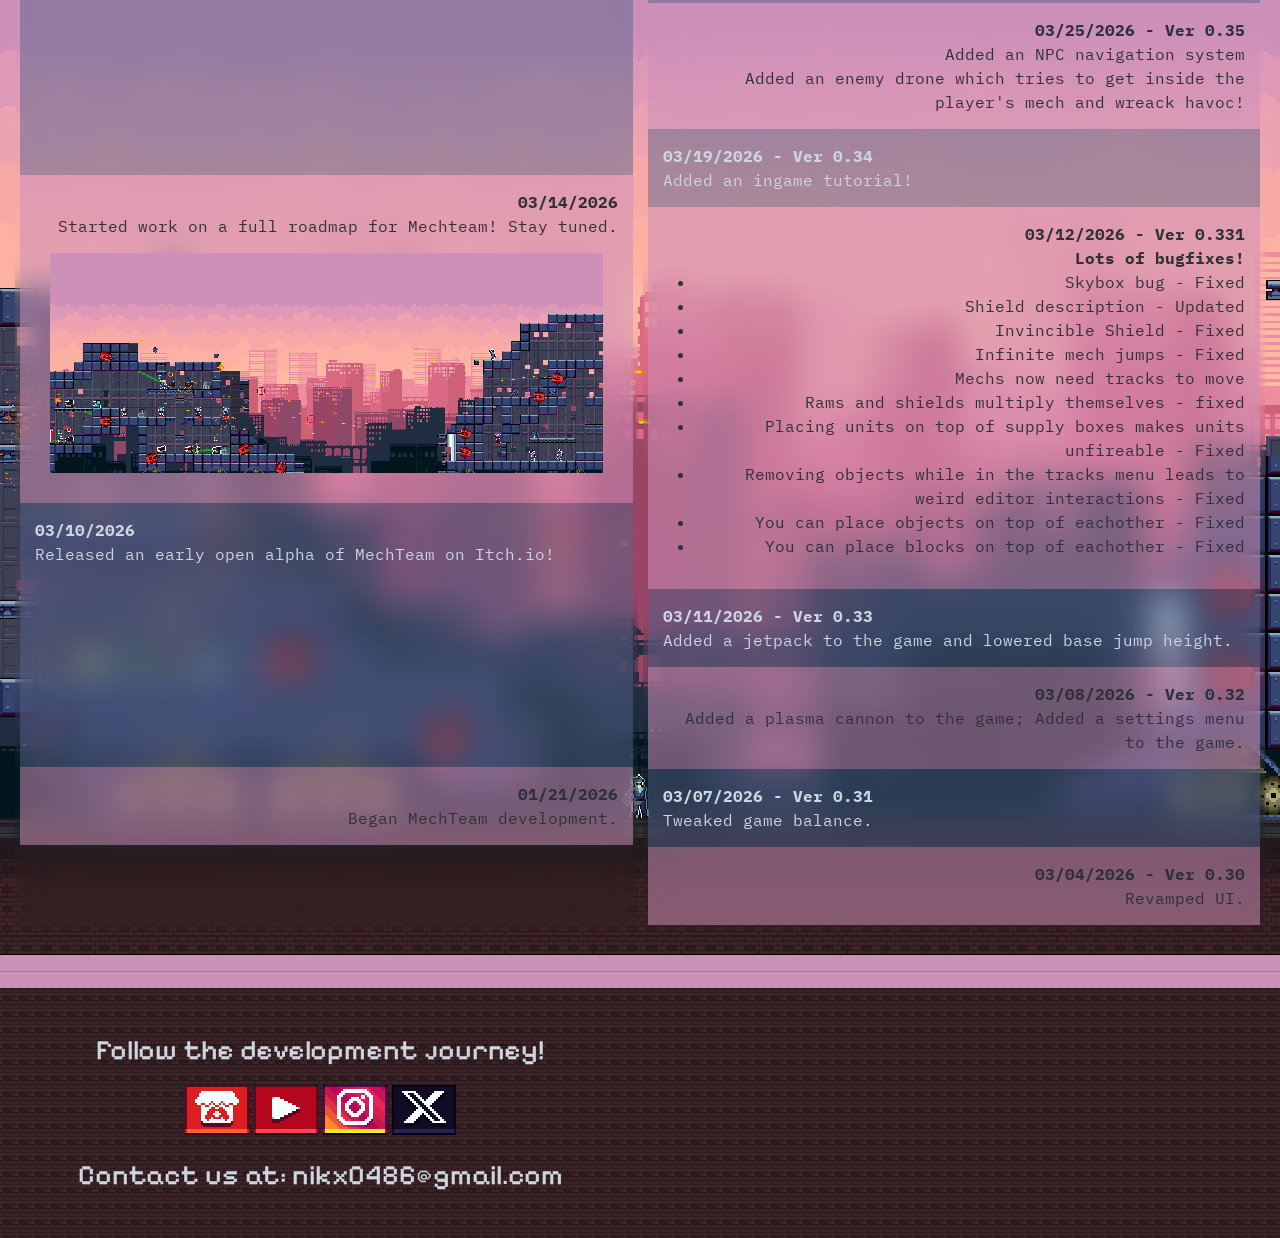
==== commit a396aa48: "Replaced custom carousel with bootstrap carousel" ====
--- a/index.html
+++ b/index.html
@@ -5,14 +5,18 @@
         <meta charset="UTF-8">
         <meta name="viewport" content="width=device-width, initial-scale=1.0">
         <title>MechTeam</title>
+        
+        <!-- Bootstrap -->
+        <link href="https://cdn.jsdelivr.net/npm/bootstrap@5.3.8/dist/css/bootstrap.min.css" rel="stylesheet" integrity="sha384-sRIl4kxILFvY47J16cr9ZwB07vP4J8+LH7qKQnuqkuIAvNWLzeN8tE5YBujZqJLB" crossorigin="anonymous">
+        <script src="https://cdn.jsdelivr.net/npm/bootstrap@5.3.8/dist/js/bootstrap.bundle.min.js" integrity="sha384-FKyoEForCGlyvwx9Hj09JcYn3nv7wiPVlz7YYwJrWVcXK/BmnVDxM+D2scQbITxI" crossorigin="anonymous"></script>
+        
+        <!-- Custom CSS -->
         <link rel="icon" type="image/x-icon" href="assets/media/img/logo.png">
         <link rel="stylesheet" href="assets/css/styles.css">
         <link rel="stylesheet" href="assets/css/reset.css">
         <link rel="stylesheet" href="assets/css/buttons.css">
         <link rel="stylesheet" href="assets/css/mobile.css">
         <link rel="stylesheet" href="assets/css/carousel.css">
-        <link rel="preload" href="ByteBounce.woff2" as="font" type="font/woff2" crossorigin>
-        <link rel="preload" href="04b19.woff2" as="font" type="font/woff2" crossorigin>
     </head>
 
     <body> 
@@ -46,20 +50,30 @@
                     </p>
                 </article>
                 
-                <div class="carousel">
-                    <div class="track">
-                        <!-- Original set -->
-                        <img src="assets/media/img/gameplay/build.png" alt="Gameplay image showing mech construction">
-                        <img src="assets/media/img/gameplay/fight.png" alt="Gameplay image showing mech combat">
-                        <img src="assets/media/img/gameplay/minigames.png" alt="Gameplay image showing minigames">
-                        <img src="assets/media/img/gameplay/rush.png" alt="Gameplay image showing the player abandoning mech to rush an enemy">
-
-                        <!-- Duplicate set for seamless loop -->
-                        <img src="assets/media/img/gameplay/build.png" alt="Gameplay image showing mech construction">
-                        <img src="assets/media/img/gameplay/fight.png" alt="Gameplay image showing mech combat">
-                        <img src="assets/media/img/gameplay/minigames.png" alt="Gameplay image showing minigames">
-                        <img src="assets/media/img/gameplay/rush.png" alt="Gameplay image showing the player abandoning mech to rush an enemy">
+                <!-- New Carousel -->
+                <div id="carouselExample" class="carousel slide">
+                    <div class="carousel-inner">
+                        <div class="carousel-item active">
+                        <img src="/assets/media/img/gameplay/fight.png" class="d-block w-100" alt="Image showing mech combat">
+                        </div>
+                        <div class="carousel-item">
+                        <img src="/assets/media/img/gameplay/build.png" class="d-block w-100" alt="Image showing mech building">
+                        </div>
+                        <div class="carousel-item">
+                        <img src="/assets/media/img/gameplay/minigames.png" class="d-block w-100" alt="Image showing a minigame">
+                        </div>
+                        <div class="carousel-item">
+                        <img src="/assets/media/img/gameplay/rush.png" class="d-block w-100" alt="Image showing the player abandoning their mech to rush an enemy mech on foot">
+                        </div>
                     </div>
+                    <button class="carousel-control-prev" type="button" data-bs-target="#carouselExample" data-bs-slide="prev">
+                        <span class="carousel-control-prev-icon" aria-hidden="true"></span>
+                        <span class="visually-hidden">Previous</span>
+                    </button>
+                    <button class="carousel-control-next" type="button" data-bs-target="#carouselExample" data-bs-slide="next">
+                        <span class="carousel-control-next-icon" aria-hidden="true"></span>
+                        <span class="visually-hidden">Next</span>
+                    </button>
                 </div>
 
             </section>
--- a/assets/css/carousel.css
+++ b/assets/css/carousel.css
@@ -14,6 +14,11 @@
     flex-shrink: 0;
 }
 
+#carouselExample img {
+    height: 500px;
+    object-fit: cover;
+}
+
 /* Animation */
 @keyframes scroll {
     0% {
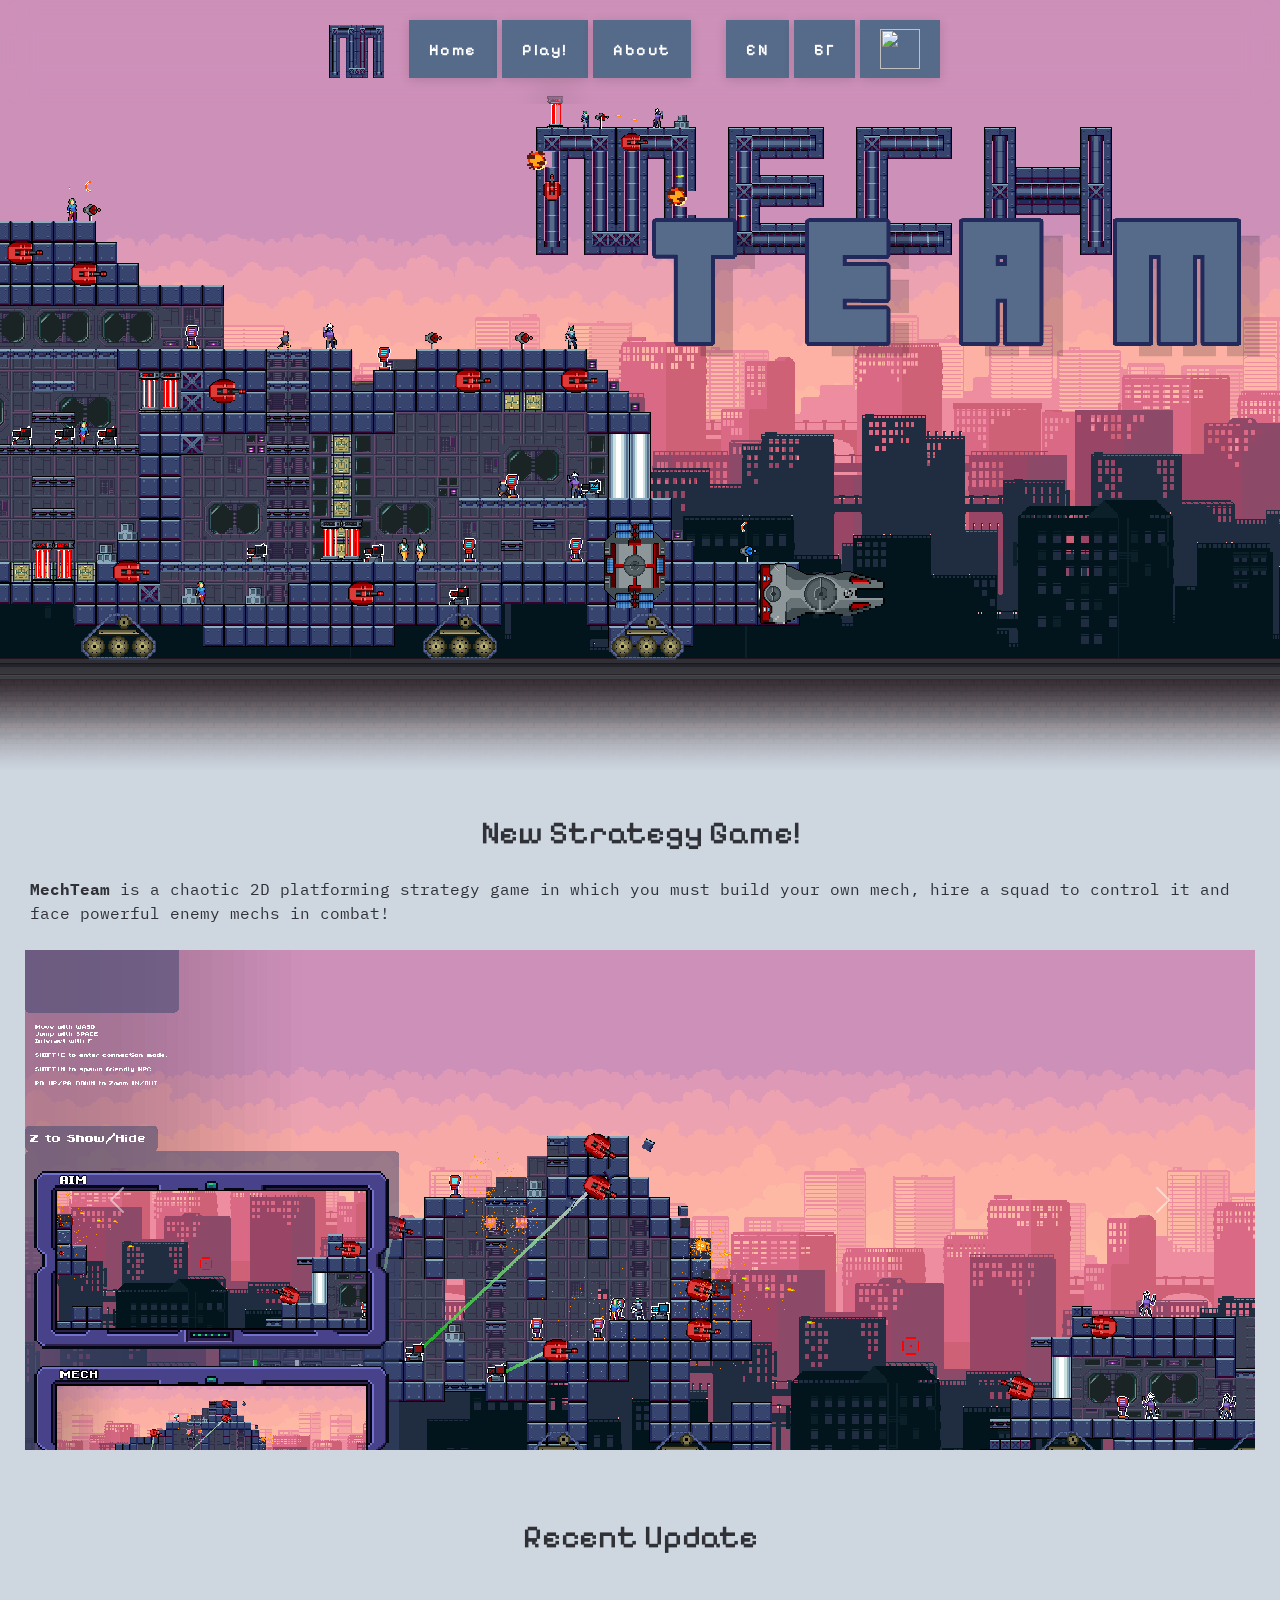
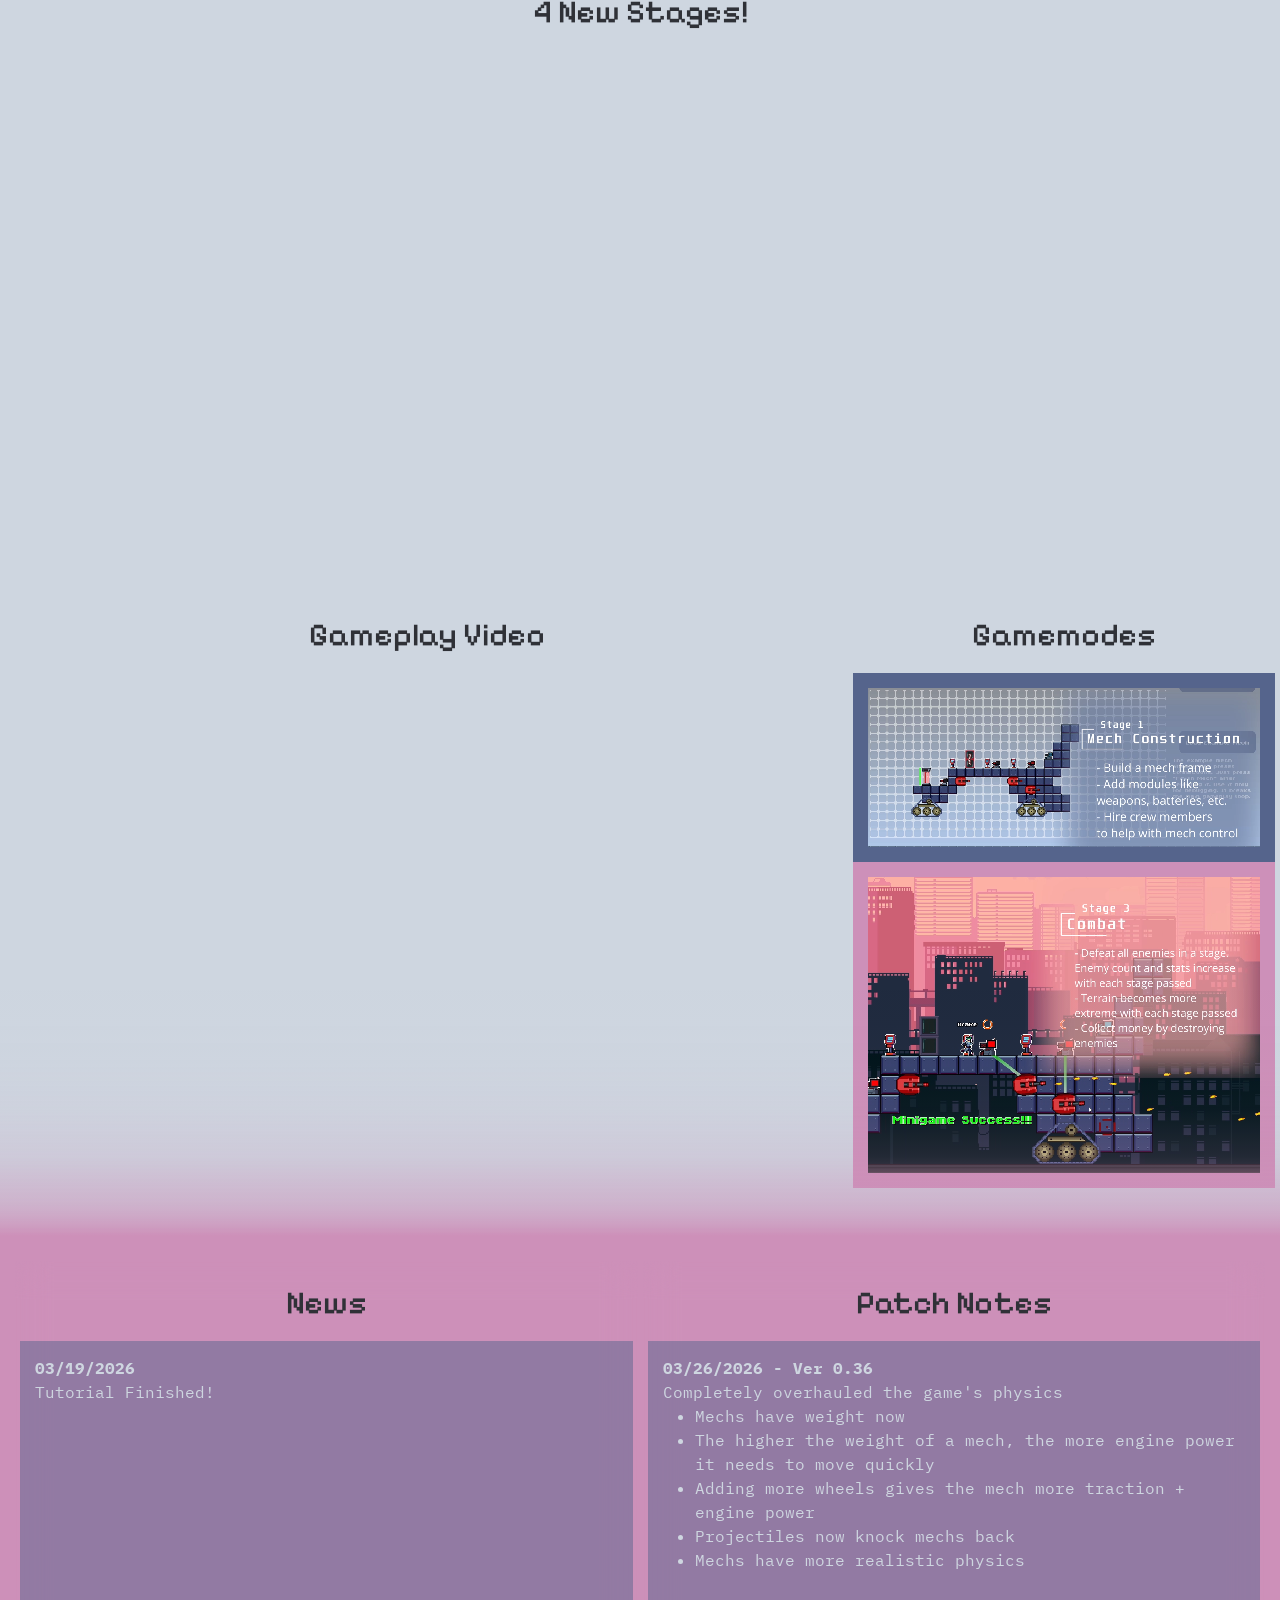
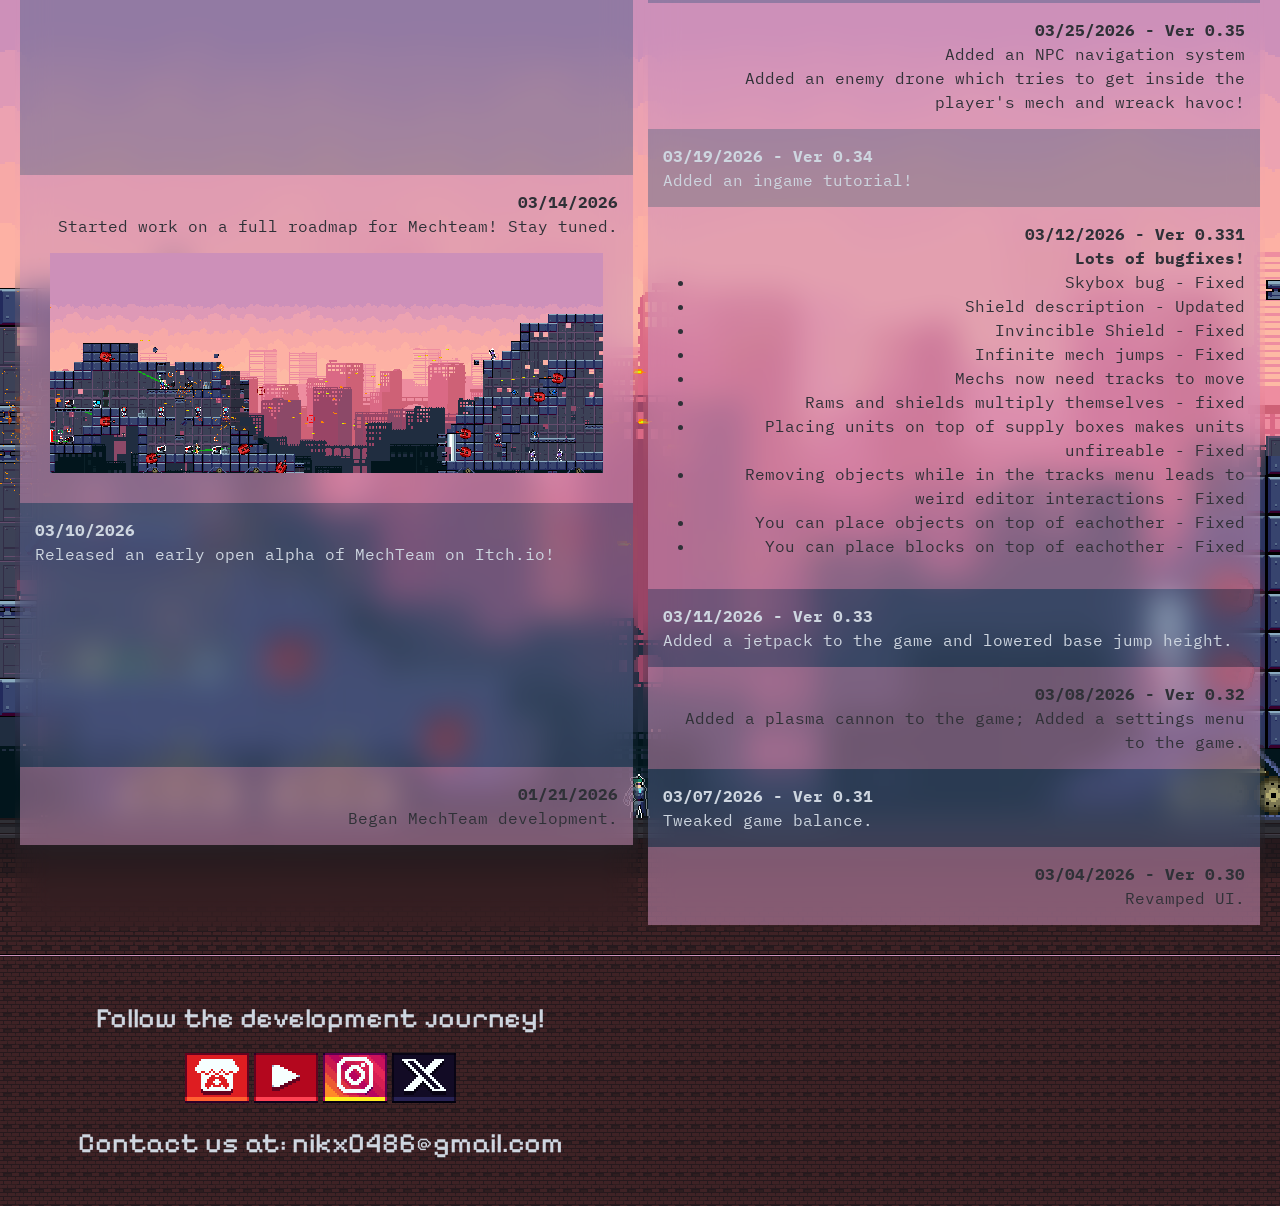
==== commit 2e115a42: "Added dark mode base; Added new image backgrounds for darkmode" ====
--- a/index.html
+++ b/index.html
@@ -17,6 +17,8 @@
         <link rel="stylesheet" href="assets/css/buttons.css">
         <link rel="stylesheet" href="assets/css/mobile.css">
         <link rel="stylesheet" href="assets/css/carousel.css">
+
+        <script src="assets/js/scripts.js" defer></script>
     </head>
 
     <body> 
@@ -31,6 +33,7 @@
             <nav class="column-container">
                 <a href="en/index.html"><button class="ui-btn"><span>EN</span></button></a>
                 <a href="bg/index.html"><button class="ui-btn"><span>БГ</span></button></a>
+                <button class="ui-btn" id="themeToggle"><img src="assets/media/img/icons/sun.png" height="40px" width="40px"></button>
             </nav>
         </header>
 
@@ -38,7 +41,13 @@
 
             <!-- The header below should be stylized and overlayed on top of the gameplay image -->
             <div class="banner centered-container">
-                <img src="assets/media/img/splash-grad2.png" alt="Picture of MechTeam">
+                <img 
+                class="theme-image"
+                src="assets/media/img/splash-grad2.png" 
+                data-light="assets/media/img/splash-grad2.png"
+                data-dark="assets/media/img/splash2.png"
+                alt="Picture of MechTeam"
+                >
             </div>
 
             <section>
@@ -54,16 +63,16 @@
                 <div id="carouselExample" class="carousel slide">
                     <div class="carousel-inner">
                         <div class="carousel-item active">
-                        <img src="/assets/media/img/gameplay/fight.png" class="d-block w-100" alt="Image showing mech combat">
+                        <img src="assets/media/img/gameplay/fight.png" class="d-block w-100" alt="Image showing mech combat">
                         </div>
                         <div class="carousel-item">
-                        <img src="/assets/media/img/gameplay/build.png" class="d-block w-100" alt="Image showing mech building">
+                        <img src="assets/media/img/gameplay/build.png" class="d-block w-100" alt="Image showing mech building">
                         </div>
                         <div class="carousel-item">
-                        <img src="/assets/media/img/gameplay/minigames.png" class="d-block w-100" alt="Image showing a minigame">
+                        <img src="assets/media/img/gameplay/minigames.png" class="d-block w-100" alt="Image showing a minigame">
                         </div>
                         <div class="carousel-item">
-                        <img src="/assets/media/img/gameplay/rush.png" class="d-block w-100" alt="Image showing the player abandoning their mech to rush an enemy mech on foot">
+                        <img src="assets/media/img/gameplay/rush.png" class="d-block w-100" alt="Image showing the player abandoning their mech to rush an enemy mech on foot">
                         </div>
                     </div>
                     <button class="carousel-control-prev" type="button" data-bs-target="#carouselExample" data-bs-slide="prev">
@@ -119,7 +128,13 @@
             <!-- News and updates sections should be side to side -->
             <div class="column-container">
 
-                    <img class="background-image" src="assets/media/img/example.png">
+                    <img 
+                    class="background-image theme-image"
+                    src="assets/media/img/example.png" 
+                    data-light="assets/media/img/example.png"
+                    data-dark="assets/media/img/splash2.png"
+                    alt="Picture of MechTeam"
+                    >
 
                     <section class="left-side frost-backdrop">
 
@@ -207,34 +222,34 @@
 
         <footer>
         
-                <div class="vertical-center" id="left-footer">
+            <div class="vertical-center" id="left-footer">
+                
+                <h3>Follow the development journey!</h3>
+
+                <div class="column-container">
+
+                    <a href="https://nikx04.itch.io/"><img class="icon" src="assets/media/img/icons/social/IconPressed17.png"></a>
+                    <a href="https://www.youtube.com/@NikXF"><img class="icon" src="assets/media/img/icons/social/IconPressed1.png"></a>
+                    <a href="https://www.instagram.com/nikx0486/"><img class="icon" src="assets/media/img/icons/social/IconPressed8.png"></a>
+                    <a href="https://x.com/nikx0486"><img class="icon" src="assets/media/img/icons/social/IconPressed2.png"></a>
+                
+                </div>
+            
+                <h3 style="padding-top: 25px;">Contact us at: nikx0486@gmail.com</h3>
+
+            </div>
+
+            <div id="right-footer">
+
+                <div class="column-container">
                     
-                    <h3>Follow the development journey!</h3>
-
-                    <div class="column-container">
-
-                        <a href="https://nikx04.itch.io/"><img class="icon" src="assets/media/img/icons/social/IconPressed17.png"></a>
-                        <a href="https://www.youtube.com/@NikXF"><img class="icon" src="assets/media/img/icons/social/IconPressed1.png"></a>
-                        <a href="https://www.instagram.com/nikx0486/"><img class="icon" src="assets/media/img/icons/social/IconPressed8.png"></a>
-                        <a href="https://x.com/nikx0486"><img class="icon" src="assets/media/img/icons/social/IconPressed2.png"></a>
-                    
-                    </div>
-                
-                    <h3 style="padding-top: 25px;">Contact us at: nikx0486@gmail.com</h3>
+                    <iframe src="https://www.youtube.com/embed/vbVwtT4sLDY" width="135" height="240" title="YouTube video player" frameborder="0" allow="accelerometer; autoplay; clipboard-write; encrypted-media; gyroscope; picture-in-picture; web-share" referrerpolicy="strict-origin-when-cross-origin" style="max-height: 350px;"allowfullscreen></iframe>
+                    <iframe src="https://www.youtube.com/embed/Gza9dCTXx2k" width="135" height="240" title="YouTube video player" frameborder="0" allow="accelerometer; autoplay; clipboard-write; encrypted-media; gyroscope; picture-in-picture; web-share" referrerpolicy="strict-origin-when-cross-origin" style="max-height: 350px;"allowfullscreen></iframe>
+                    <iframe src="https://www.youtube.com/embed/YSfSYRei2I0" width="135" height="240" title="YouTube video player" frameborder="0" allow="accelerometer; autoplay; clipboard-write; encrypted-media; gyroscope; picture-in-picture; web-share" referrerpolicy="strict-origin-when-cross-origin" style="max-height: 350px;"allowfullscreen></iframe>
 
                 </div>
-
-                <div id="right-footer">
-
-                    <div class="column-container">
-                        
-                        <iframe src="https://www.youtube.com/embed/vbVwtT4sLDY" width="135" height="240" title="YouTube video player" frameborder="0" allow="accelerometer; autoplay; clipboard-write; encrypted-media; gyroscope; picture-in-picture; web-share" referrerpolicy="strict-origin-when-cross-origin" style="max-height: 350px;"allowfullscreen></iframe>
-                        <iframe src="https://www.youtube.com/embed/Gza9dCTXx2k" width="135" height="240" title="YouTube video player" frameborder="0" allow="accelerometer; autoplay; clipboard-write; encrypted-media; gyroscope; picture-in-picture; web-share" referrerpolicy="strict-origin-when-cross-origin" style="max-height: 350px;"allowfullscreen></iframe>
-                        <iframe src="https://www.youtube.com/embed/YSfSYRei2I0" width="135" height="240" title="YouTube video player" frameborder="0" allow="accelerometer; autoplay; clipboard-write; encrypted-media; gyroscope; picture-in-picture; web-share" referrerpolicy="strict-origin-when-cross-origin" style="max-height: 350px;"allowfullscreen></iframe>
-
-                    </div>
-                    
-                </div>
+                
+            </div>
         
         </footer>
 
--- a/assets/css/styles.css
+++ b/assets/css/styles.css
@@ -1,8 +1,49 @@
 @import url('https://fonts.googleapis.com/css2?family=IBM+Plex+Mono:ital,wght@0,100;0,200;0,300;0,400;0,500;0,600;0,700;1,100;1,200;1,300;1,400;1,500;1,600;1,700&display=swap');
 @import url('https://fonts.googleapis.com/css2?family=Pixelify+Sans:wght@400..700&display=swap');
 
+:root {
+    --bg-main: #CED6E0;
+    --text-main: #2F3137;
+    --text-light: #CED6E0;
+    --accent-1: #55648C;
+    --accent-2: #CD90B9;
+    --transparent-1: #55648c7c;
+    --transparent-2: #cd90b988;
+}
+
+.dark-mode {
+    --bg-main: #2F3137;
+    --text-main: #CED6E0;
+    --text-light: #CED6E0;
+    --accent-1: #55648C;
+    --accent-2: #000418;
+    --transparent-1: #55648c7c;
+    --transparent-2: #2f31378f;
+}
+
+.dark-mode .banner ~ * img {
+    filter: brightness(0.35), contrast(1.1);
+    opacity: 0.6;
+}
+
+.dark-mode .banner ~ * video {
+    filter: brightness(0.35), contrast(1.1);
+    opacity: 0.6;
+}
+
+.dark-mode header img,
+.dark-mode footer img {
+    filter: none;
+}
+
 * {
     margin: 0px;
+}
+
+hr {
+    margin: 0px;
+    padding: 0px;
+    visibility: hidden;
 }
 
 .absolute {
@@ -22,8 +63,8 @@
     inset: 0;
     background: linear-gradient(
         to bottom,
-        rgba(255,255,255,0) 0%, 95%,   /* transparent at top */
-        #CD90B9 100%               /* pink at bottom */
+        rgba(255,255,255,0) 0%, 95%,
+        var(--accent-2) 100%
     );
     pointer-events: none; /* allow clicks through */
 }
@@ -38,7 +79,7 @@
 }
 
 .ground-backdrop h2 {
-    color: #ced6e0;
+    color: var(--text-light);
 }
 
 html, body {
@@ -51,6 +92,28 @@
     padding-bottom: 20px;
 }
 
+.left {
+    float: left
+}
+
+.right {
+    float: right
+}
+
+.banner {
+    margin-top: 50px;
+}
+
+.banner ~ * {
+    padding: 25px;
+}
+
+body {
+    background-color: var(--accent-2);
+    color: var(--text-main);
+    font-family: IBM Plex Mono;
+}
+
 footer {
     position: relative;
     display: flex;
@@ -58,33 +121,11 @@
 
     background-image: url("../../assets/media/img/bgtiles/groundtile.png");
     background-repeat: repeat;
-    color: #ced6e0;
-}
-
-.left {
-    float: left
-}
-
-.right {
-    float: right
-}
-
-.banner {
-    margin-top: 50px;
-}
-
-.banner ~ * {
-    padding: 25px;
-}
-
-body {
-    background-color: #CD90B9;
-    color: #2F3137;
-    font-family: IBM Plex Mono;
+    color: var(--bg-light) !important;
 }
 
 header ~ * {
-    background-color: #ced6e0;
+    background-color: var(--bg-main);
 }
 
 h2 {
@@ -95,6 +136,10 @@
     padding: 20px;
     font-family: Pixelify Sans;
     text-align: center;
+}
+
+h3 {
+    color: var(--text-light);
 }
 
 h3, h4 {
@@ -202,27 +247,28 @@
 
 .alt-row-1 {
     position: relative;
-    background-color: #55648C;
+    background-color: var(--accent-1);
     color: #CED6E0;
     text-align: left;
 }
 
 .alt-row-2 {
     position: relative;
-    background-color: #CD90B9;
+    background-color: var(--accent-2);
     text-align: right;
 }
 
 .alt-row-1-t {
     position: relative;
-    background-color: #55648c7c;
-    color: #CED6E0;
+    background-color: var(--transparent-1);
+    color: var(--text-light);
     text-align: left;
 }
 
 .alt-row-2-t {
     position: relative;
-    background-color: #cd90b988;
+    background-color: var(--transparent-2);
+    color: var(--text-main);
     text-align: right;
 }
 
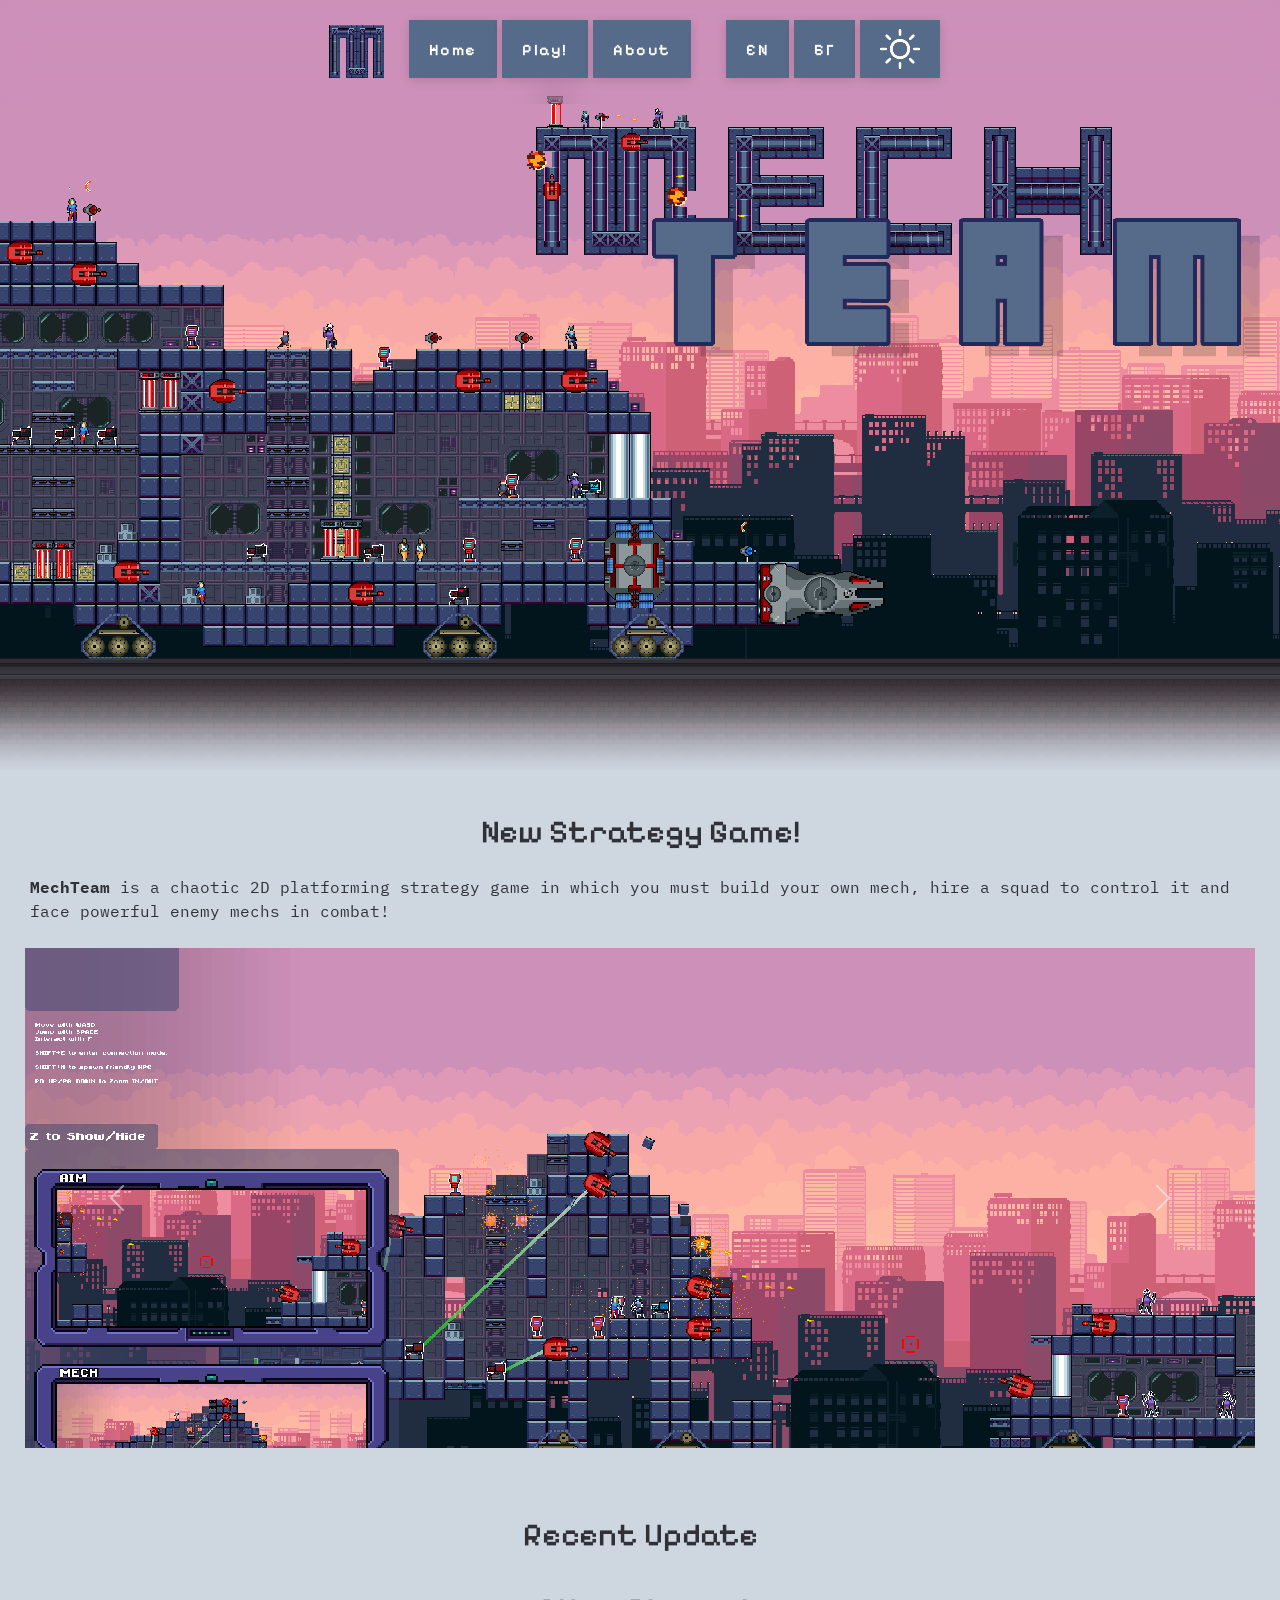
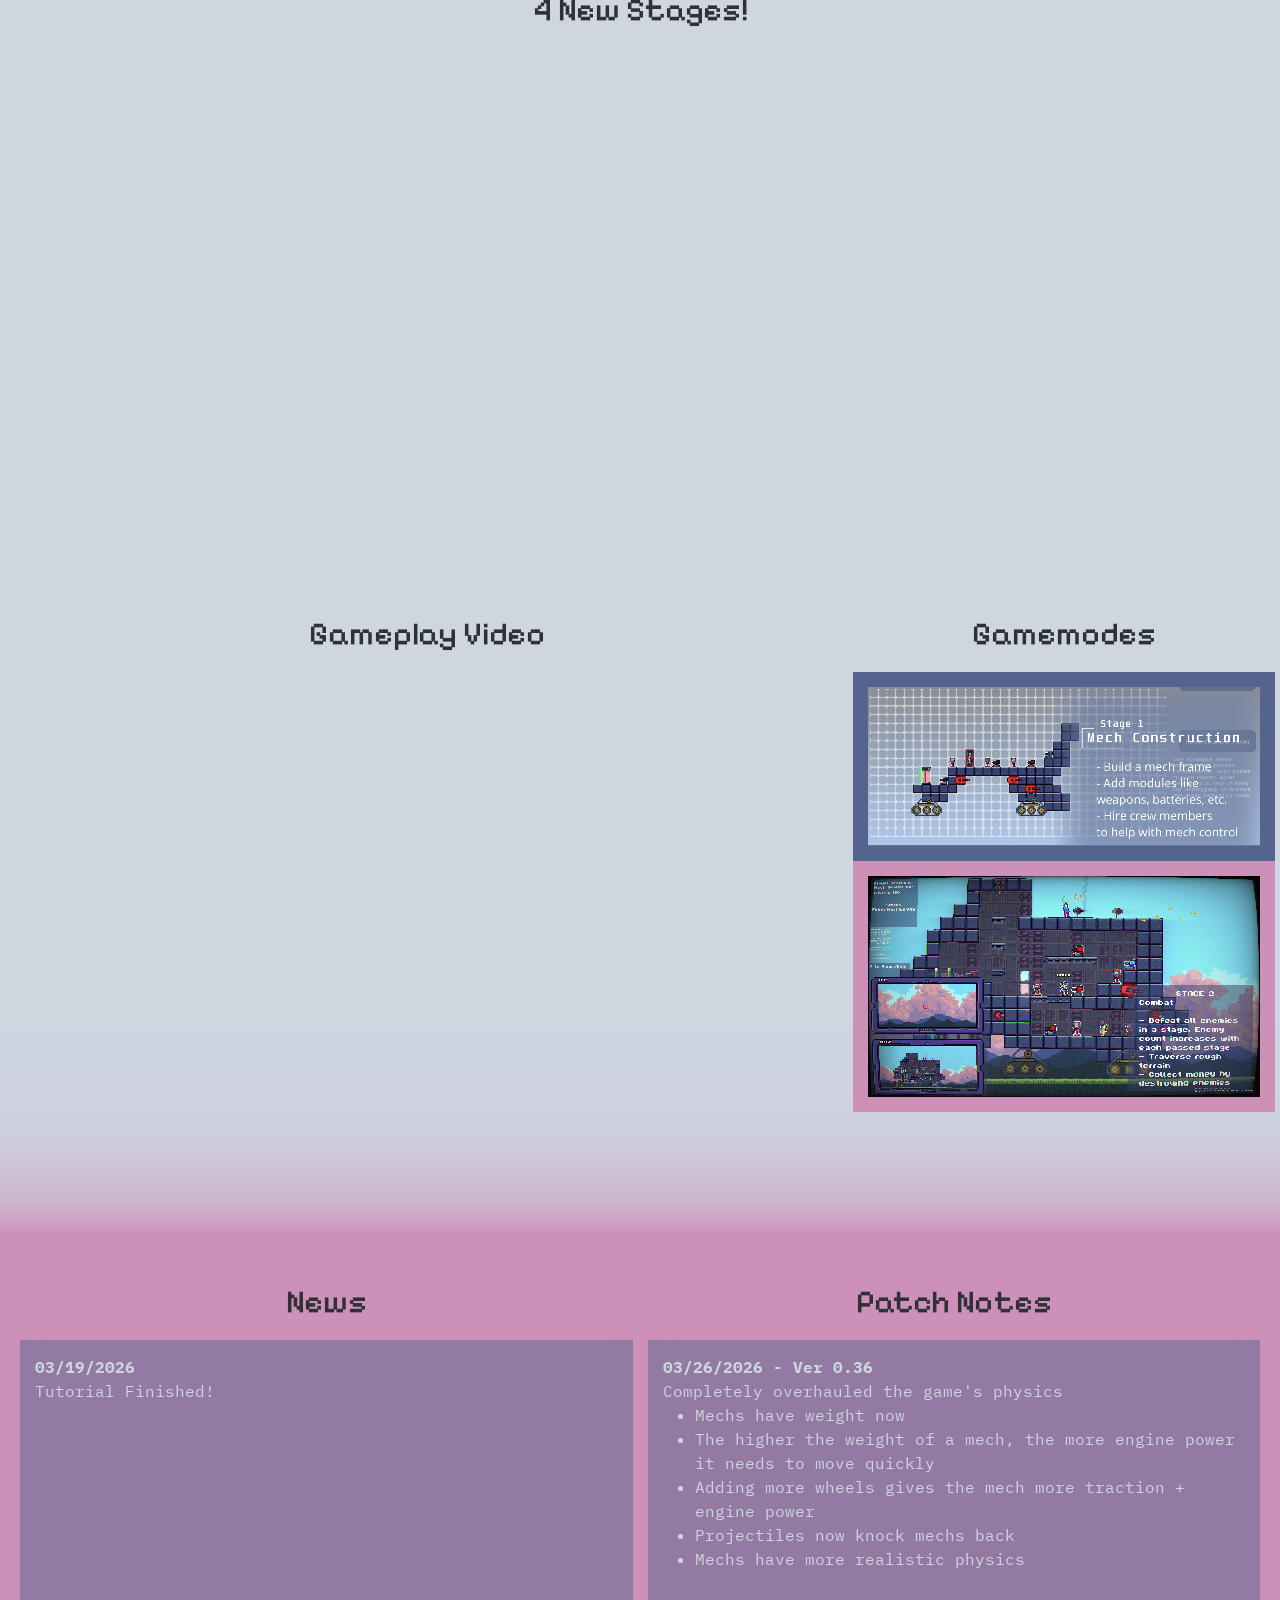
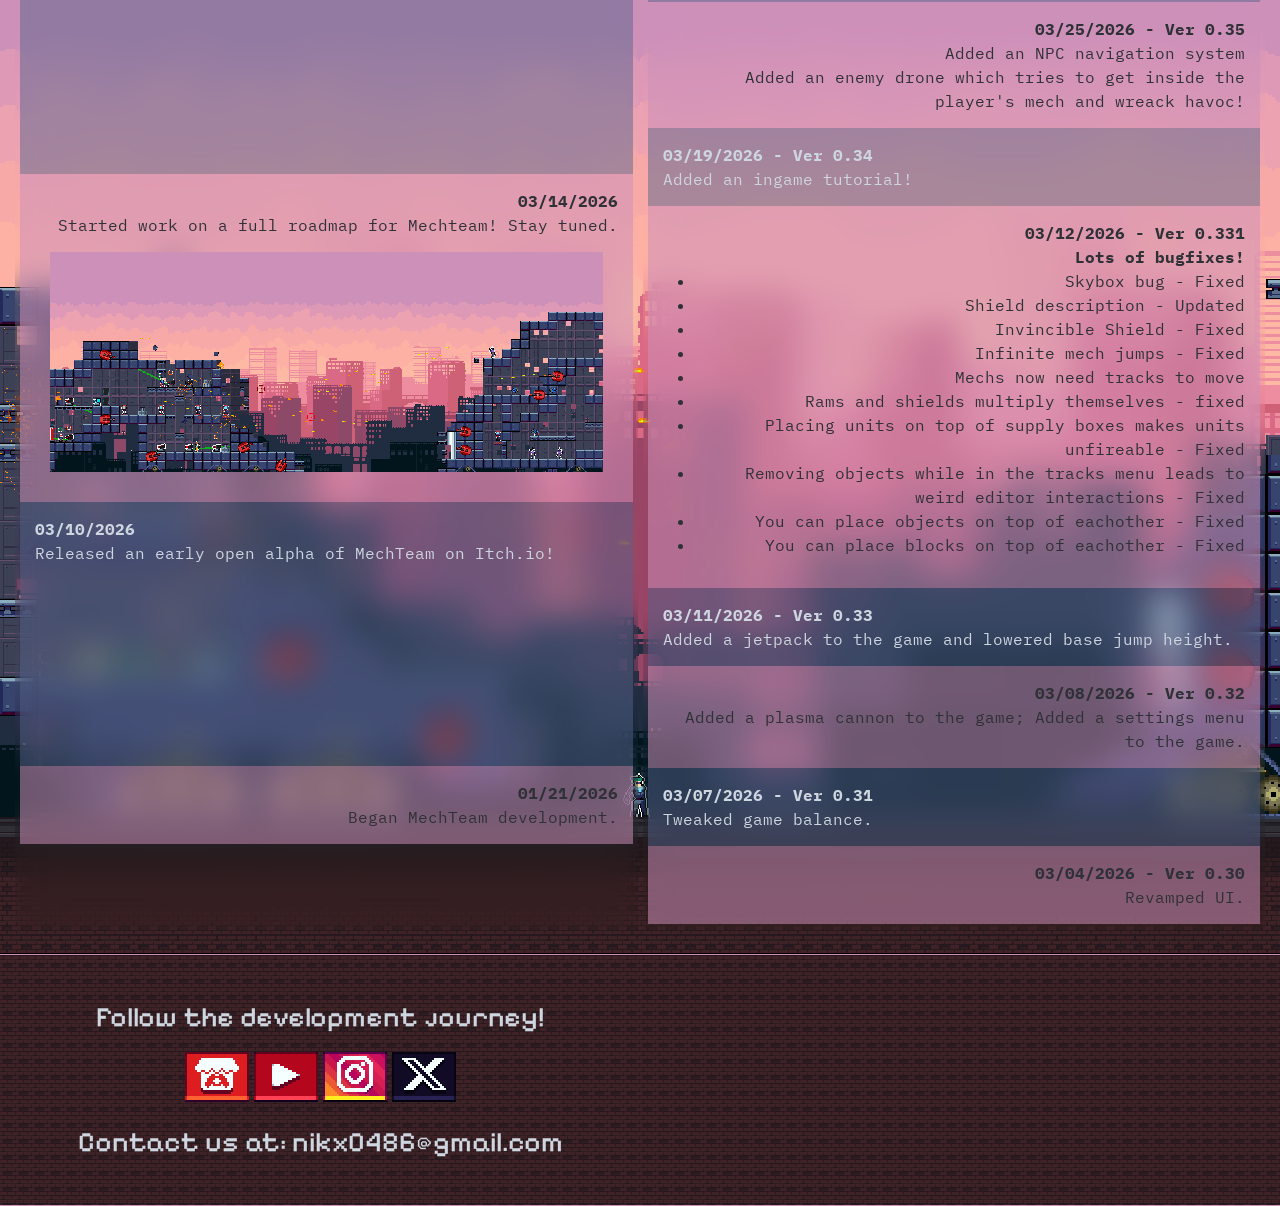
==== commit 4069da4c: "Added game trailer (click on home banner); Website now fully mobile compatible; Updated game explana" ====
--- a/index.html
+++ b/index.html
@@ -26,12 +26,12 @@
         <header class="column-container centered-container absolute frost-backdrop">
             <img src="assets/media/img/logo.png" alt="Logo of MechTeam" width="64" height="64">
             <nav class="column-container">
-                <a href="en/index.html"><button class="ui-btn"><span>Home</span></button></a>
-                <a href="en/play.html"><button class="ui-btn"><span>Play!</span></button></a>
+                <a href="en/index.html"><button class="ui-btn mobile-hide"><span>Home</span></button></a>
+                <a href="en/play.html"><button class="ui-btn mobile-hide"><span>Play!</span></button></a>
                 <a href="en/about.html"><button class="ui-btn"><span>About</span></button></a>
             </nav>
             <nav class="column-container">
-                <a href="en/index.html"><button class="ui-btn"><span>EN</span></button></a>
+                <a href="en/index.html"><button class="ui-btn mobile-hide"><span>EN</span></button></a>
                 <a href="bg/index.html"><button class="ui-btn"><span>БГ</span></button></a>
                 <button class="ui-btn" id="themeToggle"><img src="assets/media/img/icons/sun.png" height="40px" width="40px"></button>
             </nav>
@@ -40,7 +40,7 @@
         <main>
 
             <!-- The header below should be stylized and overlayed on top of the gameplay image -->
-            <div class="banner centered-container">
+            <div class="banner centered-container" id="trailer-container">
                 <img 
                 class="theme-image"
                 src="assets/media/img/splash-grad2.png" 
@@ -126,7 +126,7 @@
             </div>
 
             <!-- News and updates sections should be side to side -->
-            <div class="column-container">
+            <div class="column-container mobile-block">
 
                     <img 
                     class="background-image theme-image"
@@ -244,8 +244,8 @@
                 <div class="column-container">
                     
                     <iframe src="https://www.youtube.com/embed/vbVwtT4sLDY" width="135" height="240" title="YouTube video player" frameborder="0" allow="accelerometer; autoplay; clipboard-write; encrypted-media; gyroscope; picture-in-picture; web-share" referrerpolicy="strict-origin-when-cross-origin" style="max-height: 350px;"allowfullscreen></iframe>
-                    <iframe src="https://www.youtube.com/embed/Gza9dCTXx2k" width="135" height="240" title="YouTube video player" frameborder="0" allow="accelerometer; autoplay; clipboard-write; encrypted-media; gyroscope; picture-in-picture; web-share" referrerpolicy="strict-origin-when-cross-origin" style="max-height: 350px;"allowfullscreen></iframe>
-                    <iframe src="https://www.youtube.com/embed/YSfSYRei2I0" width="135" height="240" title="YouTube video player" frameborder="0" allow="accelerometer; autoplay; clipboard-write; encrypted-media; gyroscope; picture-in-picture; web-share" referrerpolicy="strict-origin-when-cross-origin" style="max-height: 350px;"allowfullscreen></iframe>
+                    <iframe src="https://www.youtube.com/embed/Gza9dCTXx2k" class="mobile-hide" width="135" height="240" title="YouTube video player" frameborder="0" allow="accelerometer; autoplay; clipboard-write; encrypted-media; gyroscope; picture-in-picture; web-share" referrerpolicy="strict-origin-when-cross-origin" style="max-height: 350px;"allowfullscreen></iframe>
+                    <iframe src="https://www.youtube.com/embed/YSfSYRei2I0" class="mobile-hide" width="135" height="240" title="YouTube video player" frameborder="0" allow="accelerometer; autoplay; clipboard-write; encrypted-media; gyroscope; picture-in-picture; web-share" referrerpolicy="strict-origin-when-cross-origin" style="max-height: 350px;"allowfullscreen></iframe>
 
                 </div>
                 
--- a/assets/css/styles.css
+++ b/assets/css/styles.css
@@ -104,6 +104,19 @@
     margin-top: 50px;
 }
 
+#trailer-container {
+    cursor: pointer;
+}
+
+#trailer-container img {
+    transition: transform 0.3s ease, opacity 0.3s ease;
+}
+
+#trailer-container:hover img {
+    transform: scale(1.03);
+    opacity: 0.9;
+}
+
 .banner ~ * {
     padding: 25px;
 }
@@ -140,6 +153,14 @@
 
 h3 {
     color: var(--text-light);
+}
+
+.alt-row-1-t > h3 {
+    color: var(--text-light);
+}
+
+.alt-row-2-t > h3 {
+    color: var(--text-main);
 }
 
 h3, h4 {
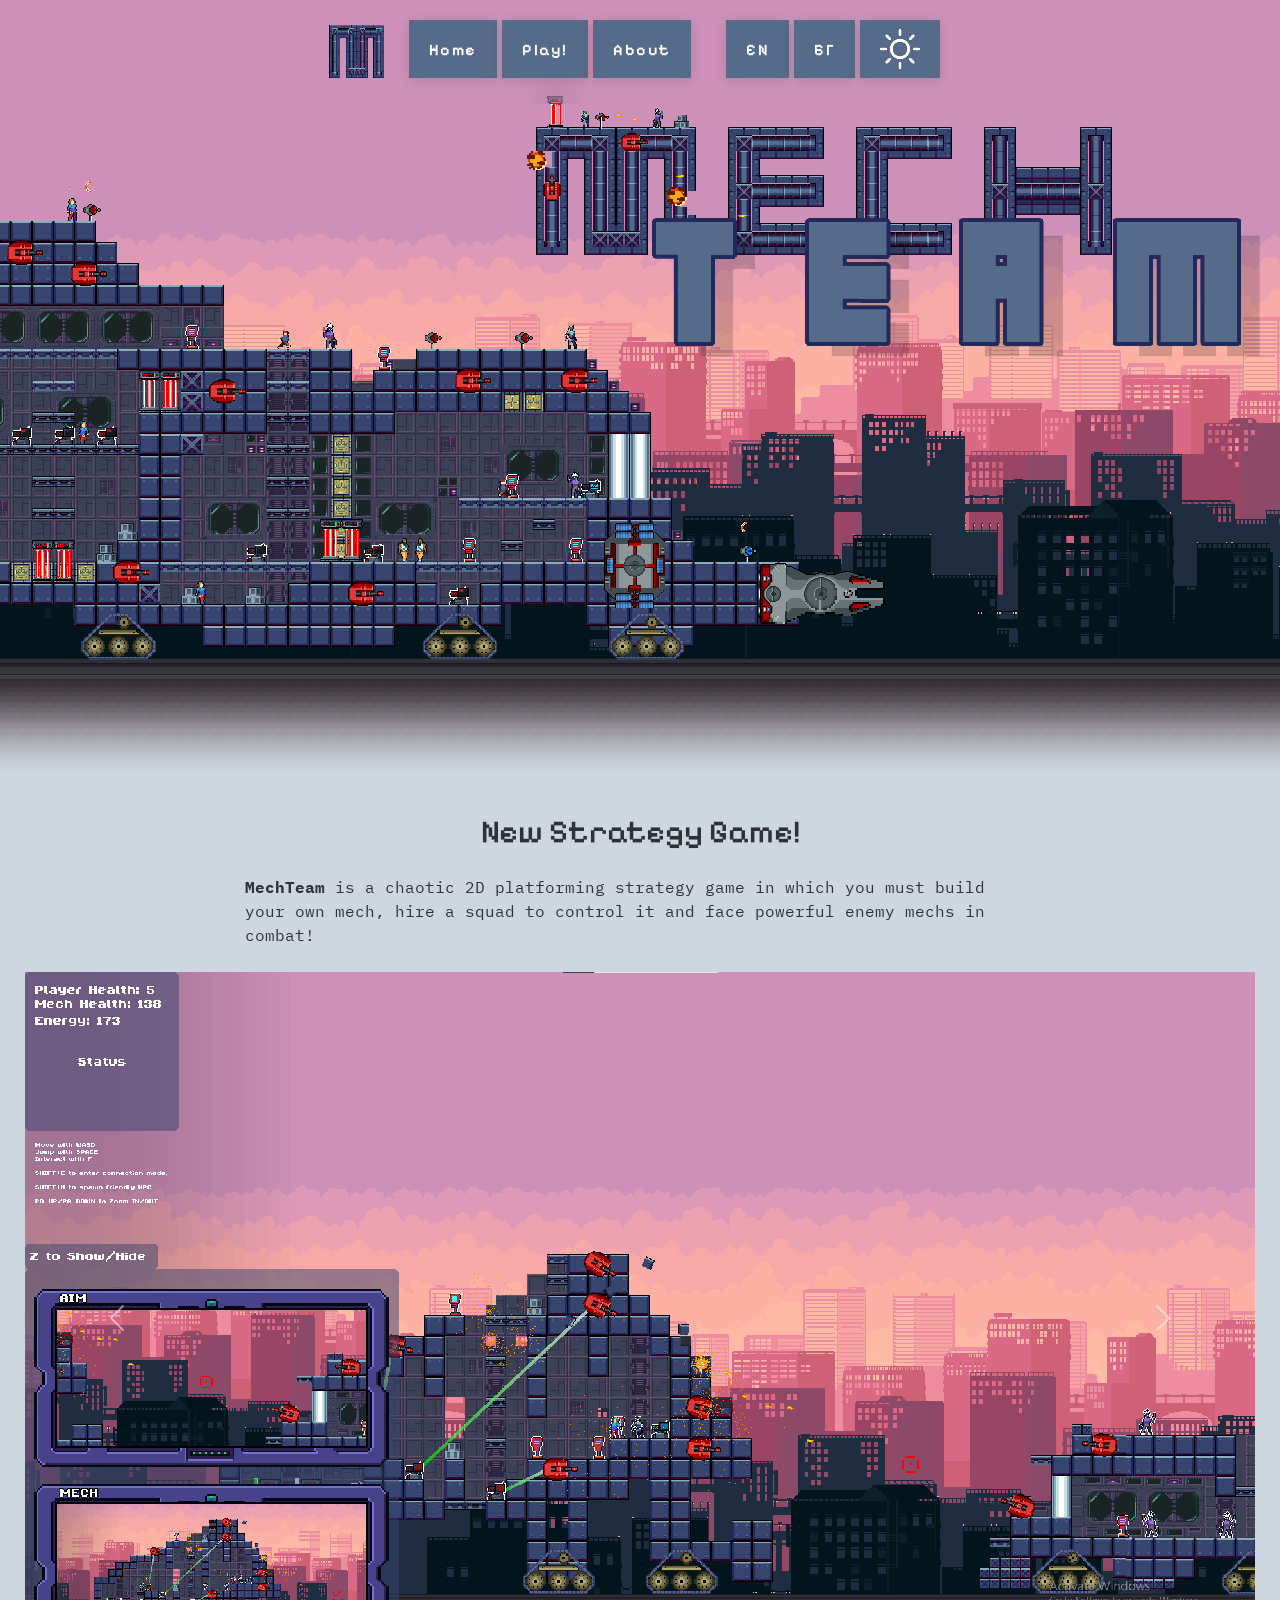
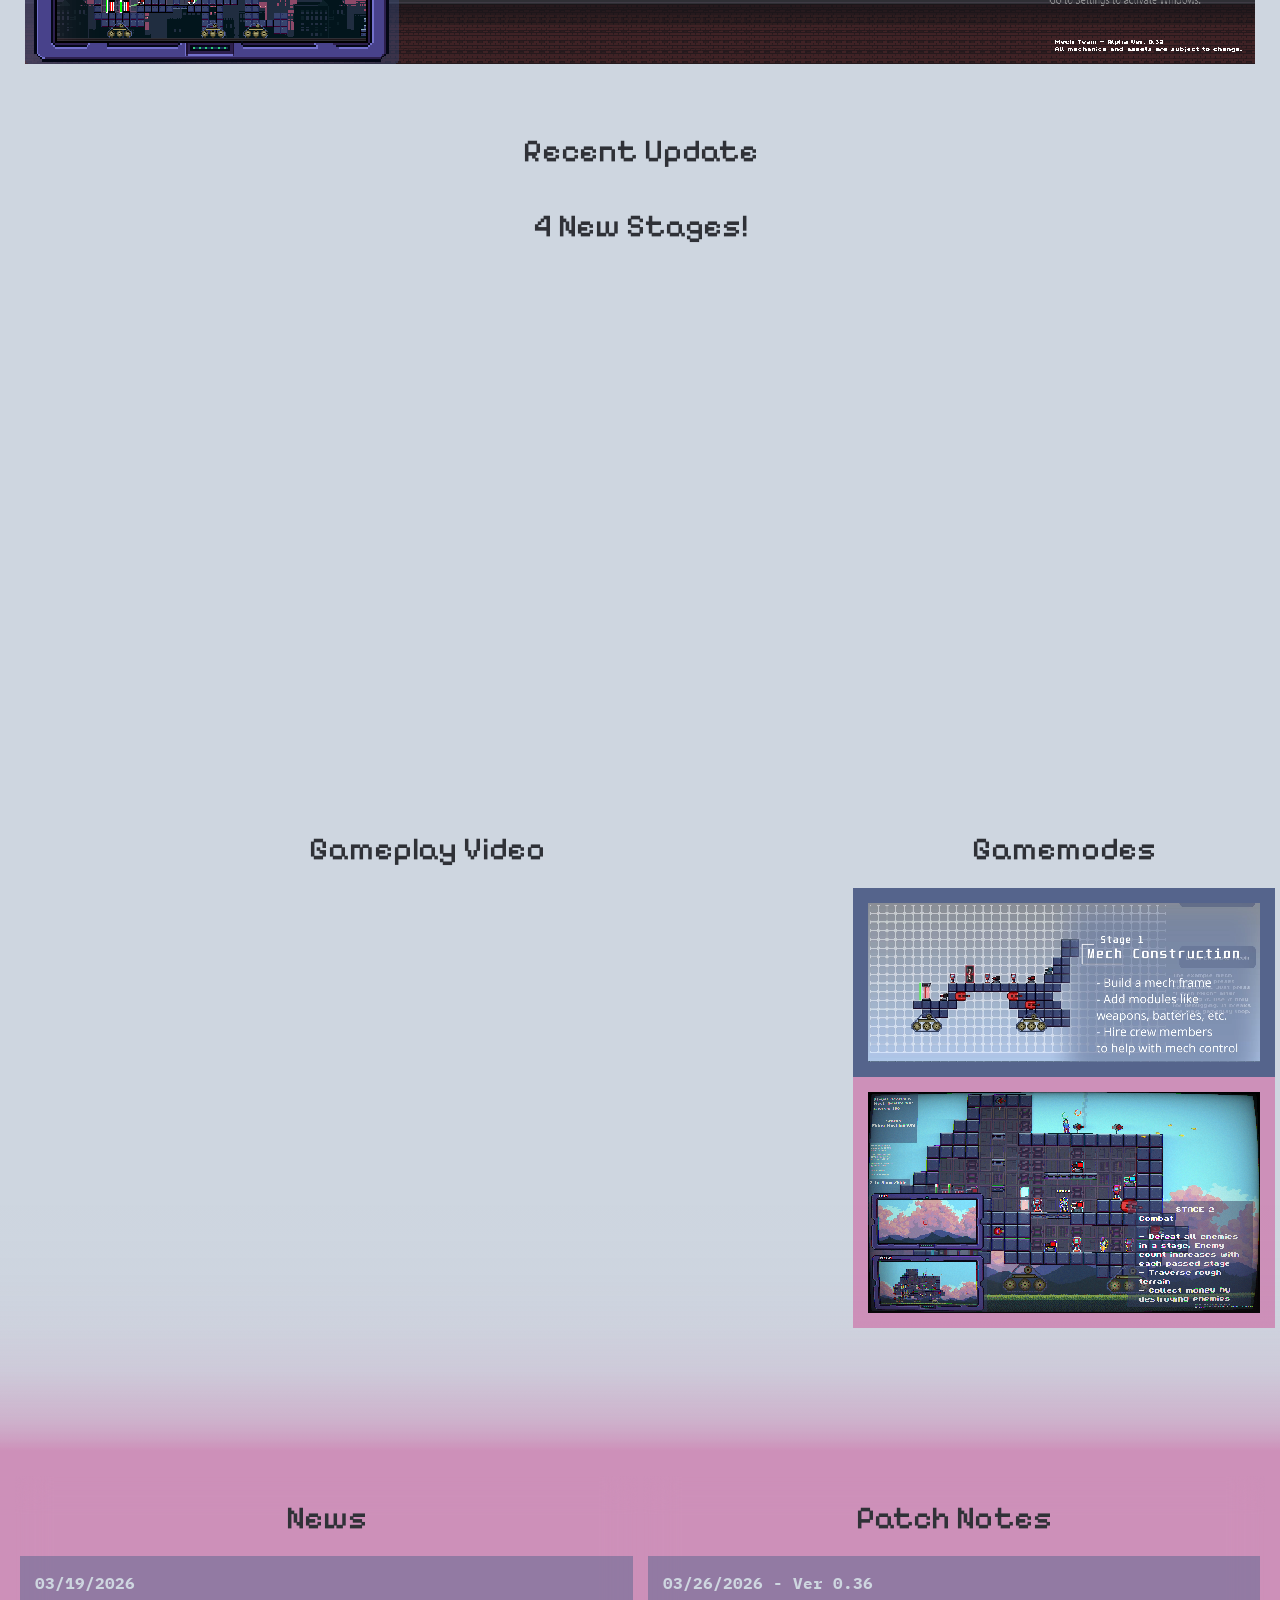
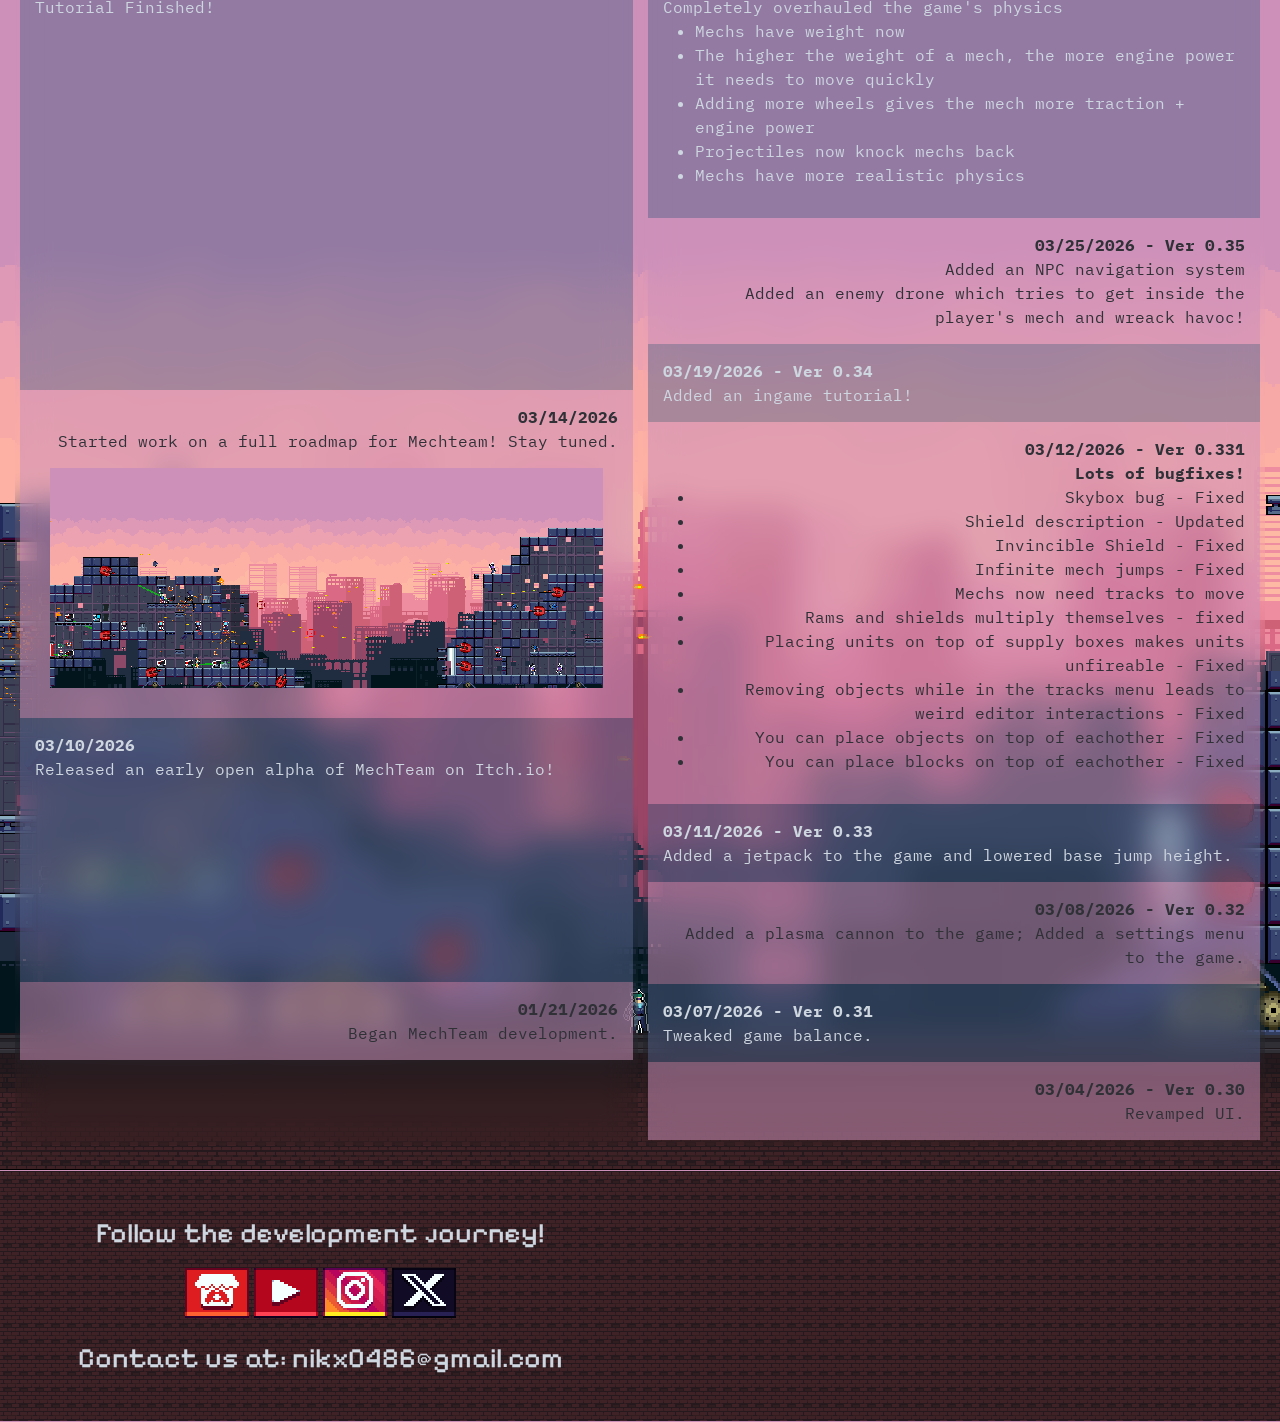
==== commit eba75734: "Removed unused fonts; Improved website accessibility; Cleaned up code formatting; Updated README; Re" ====
--- a/index.html
+++ b/index.html
@@ -1,258 +1,482 @@
-<!DOCTYPE html>
+<!doctype html>
 <html lang="en">
-
     <head>
-        <meta charset="UTF-8">
-        <meta name="viewport" content="width=device-width, initial-scale=1.0">
+        <meta charset="UTF-8" />
+        <meta name="viewport" content="width=device-width, initial-scale=1.0" />
+        <meta
+            name="description"
+            content="Main page of MechTeam website. Showcases base gameplay, update news and gameplay trailer."
+        />
         <title>MechTeam</title>
-        
+
         <!-- Bootstrap -->
-        <link href="https://cdn.jsdelivr.net/npm/bootstrap@5.3.8/dist/css/bootstrap.min.css" rel="stylesheet" integrity="sha384-sRIl4kxILFvY47J16cr9ZwB07vP4J8+LH7qKQnuqkuIAvNWLzeN8tE5YBujZqJLB" crossorigin="anonymous">
-        <script src="https://cdn.jsdelivr.net/npm/bootstrap@5.3.8/dist/js/bootstrap.bundle.min.js" integrity="sha384-FKyoEForCGlyvwx9Hj09JcYn3nv7wiPVlz7YYwJrWVcXK/BmnVDxM+D2scQbITxI" crossorigin="anonymous"></script>
-        
+        <link
+            href="https://cdn.jsdelivr.net/npm/bootstrap@5.3.8/dist/css/bootstrap.min.css"
+            rel="stylesheet"
+            integrity="sha384-sRIl4kxILFvY47J16cr9ZwB07vP4J8+LH7qKQnuqkuIAvNWLzeN8tE5YBujZqJLB"
+            crossorigin="anonymous"
+        />
+        <script
+            src="https://cdn.jsdelivr.net/npm/bootstrap@5.3.8/dist/js/bootstrap.bundle.min.js"
+            integrity="sha384-FKyoEForCGlyvwx9Hj09JcYn3nv7wiPVlz7YYwJrWVcXK/BmnVDxM+D2scQbITxI"
+            crossorigin="anonymous"
+        ></script>
+
         <!-- Custom CSS -->
-        <link rel="icon" type="image/x-icon" href="assets/media/img/logo.png">
-        <link rel="stylesheet" href="assets/css/styles.css">
-        <link rel="stylesheet" href="assets/css/reset.css">
-        <link rel="stylesheet" href="assets/css/buttons.css">
-        <link rel="stylesheet" href="assets/css/mobile.css">
-        <link rel="stylesheet" href="assets/css/carousel.css">
+        <link rel="icon" type="image/x-icon" href="assets/media/img/logo.png" />
+        <link rel="stylesheet" href="assets/css/styles.css" />
+        <link rel="stylesheet" href="assets/css/reset.css" />
+        <link rel="stylesheet" href="assets/css/buttons.css" />
+        <link rel="stylesheet" href="assets/css/mobile.css" />
+        <link rel="stylesheet" href="assets/css/carousel.css" />
 
         <script src="assets/js/scripts.js" defer></script>
     </head>
 
-    <body> 
-
-        <header class="column-container centered-container absolute frost-backdrop">
-            <img src="assets/media/img/logo.png" alt="Logo of MechTeam" width="64" height="64">
+    <body>
+        <header
+            class="column-container centered-container absolute frost-backdrop"
+        >
+            <img
+                src="assets/media/img/logo.png"
+                alt="Logo of MechTeam"
+                width="64"
+                height="64"
+            />
             <nav class="column-container">
-                <a href="en/index.html"><button class="ui-btn mobile-hide"><span>Home</span></button></a>
-                <a href="en/play.html"><button class="ui-btn mobile-hide"><span>Play!</span></button></a>
-                <a href="en/about.html"><button class="ui-btn"><span>About</span></button></a>
+                <a href="en/index.html"
+                    ><button title="Main Page" class="ui-btn mobile-hide">
+                        <span>Home</span>
+                    </button></a
+                >
+                <a href="en/play.html"
+                    ><button title="Play Game" class="ui-btn mobile-hide">
+                        <span>Play!</span>
+                    </button></a
+                >
+                <a href="en/about.html"
+                    ><button title="About MechTeam" class="ui-btn">
+                        <span>About</span>
+                    </button></a
+                >
             </nav>
             <nav class="column-container">
-                <a href="en/index.html"><button class="ui-btn mobile-hide"><span>EN</span></button></a>
-                <a href="bg/index.html"><button class="ui-btn"><span>БГ</span></button></a>
-                <button class="ui-btn" id="themeToggle"><img src="assets/media/img/icons/sun.png" height="40px" width="40px"></button>
+                <a href="en/index.html"
+                    ><button title="English Page" class="ui-btn mobile-hide">
+                        <span>EN</span>
+                    </button></a
+                >
+                <a href="bg/index.html"
+                    ><button title="Българска версия" class="ui-btn">
+                        <span>БГ</span>
+                    </button></a
+                >
+                <button
+                    title="Toggle Dark Mode"
+                    class="ui-btn"
+                    id="themeToggle"
+                >
+                    <img
+                        alt="Dark Mode Icon"
+                        src="assets/media/img/icons/sun.png"
+                        height="40px"
+                        width="40px"
+                    />
+                </button>
             </nav>
         </header>
 
         <main>
-
             <!-- The header below should be stylized and overlayed on top of the gameplay image -->
             <div class="banner centered-container" id="trailer-container">
-                <img 
-                class="theme-image"
-                src="assets/media/img/splash-grad2.png" 
-                data-light="assets/media/img/splash-grad2.png"
-                data-dark="assets/media/img/splash2.png"
-                alt="Picture of MechTeam"
-                >
+                <img
+                    class="theme-image"
+                    src="assets/media/img/splash-grad2.png"
+                    data-light="assets/media/img/splash-grad2.png"
+                    data-dark="assets/media/img/splash2.png"
+                    alt="Picture of MechTeam"
+                />
             </div>
 
             <section>
-
                 <h2>New Strategy Game!</h2>
-                <article>
+                <article class="single-column">
                     <p>
-                        <b>MechTeam</b> is a chaotic 2D platforming strategy game in which you must build your own mech, hire a squad to control it and face powerful enemy mechs in combat!
+                        <b>MechTeam</b> is a chaotic 2D platforming strategy
+                        game in which you must build your own mech, hire a squad
+                        to control it and face powerful enemy mechs in combat!
                     </p>
                 </article>
-                
+
                 <!-- New Carousel -->
                 <div id="carouselExample" class="carousel slide">
                     <div class="carousel-inner">
                         <div class="carousel-item active">
-                        <img src="assets/media/img/gameplay/fight.png" class="d-block w-100" alt="Image showing mech combat">
+                            <img
+                                src="assets/media/img/gameplay/fight.png"
+                                class="d-block w-100"
+                                alt="Image showing mech combat"
+                            />
                         </div>
                         <div class="carousel-item">
-                        <img src="assets/media/img/gameplay/build.png" class="d-block w-100" alt="Image showing mech building">
+                            <img
+                                src="assets/media/img/gameplay/build.png"
+                                class="d-block w-100"
+                                alt="Image showing mech building"
+                            />
                         </div>
                         <div class="carousel-item">
-                        <img src="assets/media/img/gameplay/minigames.png" class="d-block w-100" alt="Image showing a minigame">
+                            <img
+                                src="assets/media/img/gameplay/minigames.png"
+                                class="d-block w-100"
+                                alt="Image showing a minigame"
+                            />
                         </div>
                         <div class="carousel-item">
-                        <img src="assets/media/img/gameplay/rush.png" class="d-block w-100" alt="Image showing the player abandoning their mech to rush an enemy mech on foot">
+                            <img
+                                src="assets/media/img/gameplay/rush.png"
+                                class="d-block w-100"
+                                alt="Image showing the player abandoning their mech to rush an enemy mech on foot"
+                            />
                         </div>
                     </div>
-                    <button class="carousel-control-prev" type="button" data-bs-target="#carouselExample" data-bs-slide="prev">
-                        <span class="carousel-control-prev-icon" aria-hidden="true"></span>
+                    <button
+                        class="carousel-control-prev"
+                        type="button"
+                        data-bs-target="#carouselExample"
+                        data-bs-slide="prev"
+                    >
+                        <span
+                            class="carousel-control-prev-icon"
+                            aria-hidden="true"
+                        ></span>
                         <span class="visually-hidden">Previous</span>
                     </button>
-                    <button class="carousel-control-next" type="button" data-bs-target="#carouselExample" data-bs-slide="next">
-                        <span class="carousel-control-next-icon" aria-hidden="true"></span>
+                    <button
+                        class="carousel-control-next"
+                        type="button"
+                        data-bs-target="#carouselExample"
+                        data-bs-slide="next"
+                    >
+                        <span
+                            class="carousel-control-next-icon"
+                            aria-hidden="true"
+                        ></span>
                         <span class="visually-hidden">Next</span>
                     </button>
                 </div>
-
             </section>
 
             <section>
-                <h2> Recent Update </h2>
-                <h2> 4 New Stages!</h2>
-                <video class="responsive-iframe background-image" src="assets/media/video/stage_showcase.mp4" autoplay loop muted></video>
+                <h2>Recent Update</h2>
+                <h2>4 New Stages!</h2>
+                <video
+                    class="responsive-iframe background-image"
+                    src="assets/media/video/stage_showcase.mp4"
+                    autoplay
+                    loop
+                    muted
+                ></video>
             </section>
 
             <div class="vertical-split-container flow-to-pink">
-
                 <section class="left-side-large iframe-container">
-
                     <!-- Add gameplay video below; remove header -->
                     <h2>Gameplay Video</h2>
-                    <iframe class="responsive-iframe" src="https://www.youtube.com/embed/sMDKtp9KYLs?si=8BusG1XSGotZor-k" title="YouTube video player" frameborder="0" allow="accelerometer; autoplay; clipboard-write; encrypted-media; gyroscope; picture-in-picture; web-share" referrerpolicy="strict-origin-when-cross-origin" allowfullscreen></iframe>
-
+                    <iframe
+                        title="Play on itch!"
+                        class="responsive-iframe"
+                        src="https://www.youtube.com/embed/sMDKtp9KYLs?si=8BusG1XSGotZor-k"
+                        title="YouTube video player"
+                        frameborder="0"
+                        allow="
+                            accelerometer;
+                            autoplay;
+                            clipboard-write;
+                            encrypted-media;
+                            gyroscope;
+                            picture-in-picture;
+                            web-share;
+                        "
+                        referrerpolicy="strict-origin-when-cross-origin"
+                        allowfullscreen
+                    ></iframe>
                 </section>
 
                 <section class="right-side-small">
-
                     <!-- Section needs a better name; Should be to the right of video -->
                     <h2>Gamemodes</h2>
                     <article class="alt-row-1">
                         <!-- Each feature description should be overlayed on top of the feature image -->
                         <div class="image-container">
                             <!--<div class="image-caption"><h3><strong>feature 1</strong></h3></div>-->
-                            <img src="assets/media/img/MechConstruction.PNG" alt="Image of Mech Construction">
+                            <img
+                                src="assets/media/img/MechConstruction.PNG"
+                                alt="Image of Mech Construction"
+                            />
                         </div>
                     </article>
                     <article class="alt-row-2">
                         <div class="image-container">
                             <!--<div class="image-caption"><h3><strong>feature 2</strong></h3></div>-->
-                            <img src="assets/media/img/Combat.png" alt="Image of Mech Combat">
-                        </div>
-                    </article>
-
+                            <img
+                                src="assets/media/img/Combat.png"
+                                alt="Image of Mech Combat"
+                            />
+                        </div>
+                    </article>
                 </section>
-
             </div>
 
             <!-- News and updates sections should be side to side -->
             <div class="column-container mobile-block">
-
-                    <img 
+                <img
                     class="background-image theme-image"
-                    src="assets/media/img/example.png" 
+                    src="assets/media/img/example.png"
                     data-light="assets/media/img/example.png"
                     data-dark="assets/media/img/splash2.png"
                     alt="Picture of MechTeam"
-                    >
-
-                    <section class="left-side frost-backdrop">
-
-                        <h2>News</h2>
-                        <article class="alt-row-1-t news-container">
-                            <b>03/19/2026</b><br> Tutorial Finished!
-                            <iframe class="responsive-iframe" src="https://www.youtube.com/embed/jV7Pz03ZH_Q?si=rpfAH9zcprZWlPLn" title="YouTube video player" frameborder="0" allow="accelerometer; autoplay; clipboard-write; encrypted-media; gyroscope; picture-in-picture; web-share" referrerpolicy="strict-origin-when-cross-origin" style="max-height: 350px;"allowfullscreen></iframe>
-                        </article>
-                        <article class="alt-row-2-t news-container">
-                            <b>03/14/2026</b><br> Started work on a full roadmap for Mechteam! Stay tuned.
-                            <img class="news-element" src="assets/media/img/example.png" alt="Image showing WIP roadmap for MechTeam">
-                        </article>
-                        <article class="alt-row-1-t news-container">
-                            <b>03/10/2026</b><br> Released an early open alpha of MechTeam on Itch.io! 
-                            <iframe class="news-element" frameborder="0" src="https://itch.io/embed/4292454?bg_color=CED6E0&amp;fg_color=232A3F&amp;link_color=566988&amp;border_color=4d5469"></iframe>
-                        </article>
-                        <article class="alt-row-2-t news-container">
-                            <b>01/21/2026</b> <br> Began MechTeam development.
-                        </article>
-
-                    </section>
-                    
-                    <section class="right-side frost-backdrop">
-
-                        <h2>Patch Notes</h2>
-                        <article class="alt-row-1-t news-container">
+                />
+
+                <section class="left-side frost-backdrop">
+                    <h2>News</h2>
+                    <article class="alt-row-1-t news-container">
+                        <b>03/19/2026</b><br />
+                        Tutorial Finished!
+                        <iframe
+                            class="responsive-iframe"
+                            src="https://www.youtube.com/embed/jV7Pz03ZH_Q?si=rpfAH9zcprZWlPLn"
+                            title="YouTube video player"
+                            frameborder="0"
+                            allow="
+                                accelerometer;
+                                autoplay;
+                                clipboard-write;
+                                encrypted-media;
+                                gyroscope;
+                                picture-in-picture;
+                                web-share;
+                            "
+                            referrerpolicy="strict-origin-when-cross-origin"
+                            style="max-height: 350px"
+                            allowfullscreen
+                        ></iframe>
+                    </article>
+                    <article class="alt-row-2-t news-container">
+                        <b>03/14/2026</b><br />
+                        Started work on a full roadmap for Mechteam! Stay tuned.
+                        <img
+                            class="news-element"
+                            src="assets/media/img/example.png"
+                            alt="Image showing WIP roadmap for MechTeam"
+                        />
+                    </article>
+                    <article class="alt-row-1-t news-container">
+                        <b>03/10/2026</b><br />
+                        Released an early open alpha of MechTeam on Itch.io!
+                        <iframe
+                            title="Link to game on itch.io"
+                            class="news-element"
+                            frameborder="0"
+                            src="https://itch.io/embed/4292454?bg_color=CED6E0&amp;fg_color=232A3F&amp;link_color=566988&amp;border_color=4d5469"
+                        ></iframe>
+                    </article>
+                    <article class="alt-row-2-t news-container">
+                        <b>01/21/2026</b> <br />
+                        Began MechTeam development.
+                    </article>
+                </section>
+
+                <section class="right-side frost-backdrop">
+                    <h2>Patch Notes</h2>
+                    <article class="alt-row-1-t news-container">
                         <b>03/26/2026 - Ver 0.36</b>
-                        <br>Completely overhauled the game's physics
-                            <ul>
-                                <li>Mechs have weight now</li>
-                                <li>The higher the weight of a mech, the more engine power it needs to move quickly</li>
-                                <li>Adding more wheels gives the mech more traction + engine power</li>
-                                <li>Projectiles now knock mechs back</li>
-                                <li>Mechs have more realistic physics</li>
-                            </ul>
-                        </article>
-                        <article class="alt-row-2-t news-container">
+                        <br />Completely overhauled the game's physics
+                        <ul>
+                            <li>Mechs have weight now</li>
+                            <li>
+                                The higher the weight of a mech, the more engine
+                                power it needs to move quickly
+                            </li>
+                            <li>
+                                Adding more wheels gives the mech more traction
+                                + engine power
+                            </li>
+                            <li>Projectiles now knock mechs back</li>
+                            <li>Mechs have more realistic physics</li>
+                        </ul>
+                    </article>
+                    <article class="alt-row-2-t news-container">
                         <b>03/25/2026 - Ver 0.35</b>
-                        <br>Added an NPC navigation system
-                        <br>Added an enemy drone which tries to get inside the player's mech and wreack havoc!
-                        </article>                        
-                        <article class="alt-row-1-t news-container">
-                            <b>03/19/2026 - Ver 0.34</b>
-                            <br>Added an ingame tutorial!
-                        </article>
-                        <article class="alt-row-2-t news-container">
-                            <b>03/12/2026 - Ver 0.331</b>
-                            <br><b>Lots of bugfixes!</b>
-                            <br>
-                            <ul>
-                                <li>Skybox bug - Fixed</li>
-                                <li>Shield description - Updated</li>
-                                <li>Invincible Shield - Fixed</li>
-                                <li>Infinite mech jumps - Fixed</li>
-                                <li>Mechs now need tracks to move</li>
-                                <li>Rams and shields multiply themselves - fixed</li>
-                                <li>Placing units on top of supply boxes makes units unfireable - Fixed</li>
-                                <li>Removing objects while in the tracks menu leads to weird editor interactions - Fixed</li>
-                                <li>You can place objects on top of eachother - Fixed</li>
-                                <li>You can place blocks on top of eachother - Fixed</li>
-                            </ul>
-                        </article>
-                        <article class="alt-row-1-t news-container">
-                            <b>03/11/2026 - Ver 0.33</b>
-                            <br>Added a jetpack to the game and lowered base jump height.
-                        </article>
-                        <article class="alt-row-2-t news-container">
-                            <b>03/08/2026 - Ver 0.32</b>
-                            <br>Added a plasma cannon to the game; Added a settings menu to the game.
-                        </article>
-                        <article class="alt-row-1-t news-container">
-                            <b>03/07/2026 - Ver 0.31</b>
-                            <br>Tweaked game balance.
-                        </article>
-                        <article class="alt-row-2-t news-container">
-                            <b>03/04/2026 - Ver 0.30</b>
-                            <br>Revamped UI.
-                        </article>
-                    </section>
+                        <br />Added an NPC navigation system <br />Added an
+                        enemy drone which tries to get inside the player's mech
+                        and wreack havoc!
+                    </article>
+                    <article class="alt-row-1-t news-container">
+                        <b>03/19/2026 - Ver 0.34</b>
+                        <br />Added an ingame tutorial!
+                    </article>
+                    <article class="alt-row-2-t news-container">
+                        <b>03/12/2026 - Ver 0.331</b>
+                        <br /><b>Lots of bugfixes!</b>
+                        <br />
+                        <ul>
+                            <li>Skybox bug - Fixed</li>
+                            <li>Shield description - Updated</li>
+                            <li>Invincible Shield - Fixed</li>
+                            <li>Infinite mech jumps - Fixed</li>
+                            <li>Mechs now need tracks to move</li>
+                            <li>
+                                Rams and shields multiply themselves - fixed
+                            </li>
+                            <li>
+                                Placing units on top of supply boxes makes units
+                                unfireable - Fixed
+                            </li>
+                            <li>
+                                Removing objects while in the tracks menu leads
+                                to weird editor interactions - Fixed
+                            </li>
+                            <li>
+                                You can place objects on top of eachother -
+                                Fixed
+                            </li>
+                            <li>
+                                You can place blocks on top of eachother - Fixed
+                            </li>
+                        </ul>
+                    </article>
+                    <article class="alt-row-1-t news-container">
+                        <b>03/11/2026 - Ver 0.33</b>
+                        <br />Added a jetpack to the game and lowered base jump
+                        height.
+                    </article>
+                    <article class="alt-row-2-t news-container">
+                        <b>03/08/2026 - Ver 0.32</b>
+                        <br />Added a plasma cannon to the game; Added a
+                        settings menu to the game.
+                    </article>
+                    <article class="alt-row-1-t news-container">
+                        <b>03/07/2026 - Ver 0.31</b>
+                        <br />Tweaked game balance.
+                    </article>
+                    <article class="alt-row-2-t news-container">
+                        <b>03/04/2026 - Ver 0.30</b>
+                        <br />Revamped UI.
+                    </article>
+                </section>
             </div>
-
         </main>
 
-        <hr>
+        <hr />
 
         <footer>
-        
             <div class="vertical-center" id="left-footer">
-                
                 <h3>Follow the development journey!</h3>
 
                 <div class="column-container">
-
-                    <a href="https://nikx04.itch.io/"><img class="icon" src="assets/media/img/icons/social/IconPressed17.png"></a>
-                    <a href="https://www.youtube.com/@NikXF"><img class="icon" src="assets/media/img/icons/social/IconPressed1.png"></a>
-                    <a href="https://www.instagram.com/nikx0486/"><img class="icon" src="assets/media/img/icons/social/IconPressed8.png"></a>
-                    <a href="https://x.com/nikx0486"><img class="icon" src="assets/media/img/icons/social/IconPressed2.png"></a>
-                
+                    <a
+                        title="Link to Itch.io of developer"
+                        href="https://nikx04.itch.io/"
+                        ><img
+                            alt="Link to itch.io of developer"
+                            class="icon"
+                            src="assets/media/img/icons/social/IconPressed17.png"
+                    /></a>
+                    <a
+                        title="Link to Youtube of developer"
+                        href="https://www.youtube.com/@NikXF"
+                        ><img
+                            alt="Link to youtube of developer"
+                            class="icon"
+                            src="assets/media/img/icons/social/IconPressed1.png"
+                    /></a>
+                    <a
+                        title="Link to Instagram of developer"
+                        href="https://www.instagram.com/nikx0486/"
+                        ><img
+                            alt="Link to instagram of developer"
+                            class="icon"
+                            src="assets/media/img/icons/social/IconPressed8.png"
+                    /></a>
+                    <a
+                        title="Link to X of developer"
+                        href="https://x.com/nikx0486"
+                        ><img
+                            alt="Link to X of developer"
+                            class="icon"
+                            src="assets/media/img/icons/social/IconPressed2.png"
+                    /></a>
                 </div>
-            
-                <h3 style="padding-top: 25px;">Contact us at: nikx0486@gmail.com</h3>
-
+
+                <h3 style="padding-top: 25px">
+                    Contact us at: nikx0486@gmail.com
+                </h3>
             </div>
 
             <div id="right-footer">
-
                 <div class="column-container">
-                    
-                    <iframe src="https://www.youtube.com/embed/vbVwtT4sLDY" width="135" height="240" title="YouTube video player" frameborder="0" allow="accelerometer; autoplay; clipboard-write; encrypted-media; gyroscope; picture-in-picture; web-share" referrerpolicy="strict-origin-when-cross-origin" style="max-height: 350px;"allowfullscreen></iframe>
-                    <iframe src="https://www.youtube.com/embed/Gza9dCTXx2k" class="mobile-hide" width="135" height="240" title="YouTube video player" frameborder="0" allow="accelerometer; autoplay; clipboard-write; encrypted-media; gyroscope; picture-in-picture; web-share" referrerpolicy="strict-origin-when-cross-origin" style="max-height: 350px;"allowfullscreen></iframe>
-                    <iframe src="https://www.youtube.com/embed/YSfSYRei2I0" class="mobile-hide" width="135" height="240" title="YouTube video player" frameborder="0" allow="accelerometer; autoplay; clipboard-write; encrypted-media; gyroscope; picture-in-picture; web-share" referrerpolicy="strict-origin-when-cross-origin" style="max-height: 350px;"allowfullscreen></iframe>
-
+                    <iframe
+                        src="https://www.youtube.com/embed/vbVwtT4sLDY"
+                        width="135"
+                        height="240"
+                        title="YouTube video player"
+                        frameborder="0"
+                        allow="
+                            accelerometer;
+                            autoplay;
+                            clipboard-write;
+                            encrypted-media;
+                            gyroscope;
+                            picture-in-picture;
+                            web-share;
+                        "
+                        referrerpolicy="strict-origin-when-cross-origin"
+                        style="max-height: 350px"
+                        allowfullscreen
+                    ></iframe>
+                    <iframe
+                        src="https://www.youtube.com/embed/Gza9dCTXx2k"
+                        class="mobile-hide"
+                        width="135"
+                        height="240"
+                        title="YouTube video player"
+                        frameborder="0"
+                        allow="
+                            accelerometer;
+                            autoplay;
+                            clipboard-write;
+                            encrypted-media;
+                            gyroscope;
+                            picture-in-picture;
+                            web-share;
+                        "
+                        referrerpolicy="strict-origin-when-cross-origin"
+                        style="max-height: 350px"
+                        allowfullscreen
+                    ></iframe>
+                    <iframe
+                        src="https://www.youtube.com/embed/YSfSYRei2I0"
+                        class="mobile-hide"
+                        width="135"
+                        height="240"
+                        title="YouTube video player"
+                        frameborder="0"
+                        allow="
+                            accelerometer;
+                            autoplay;
+                            clipboard-write;
+                            encrypted-media;
+                            gyroscope;
+                            picture-in-picture;
+                            web-share;
+                        "
+                        referrerpolicy="strict-origin-when-cross-origin"
+                        style="max-height: 350px"
+                        allowfullscreen
+                    ></iframe>
                 </div>
-                
             </div>
-        
         </footer>
-
     </body>
-
-</html>+</html>
